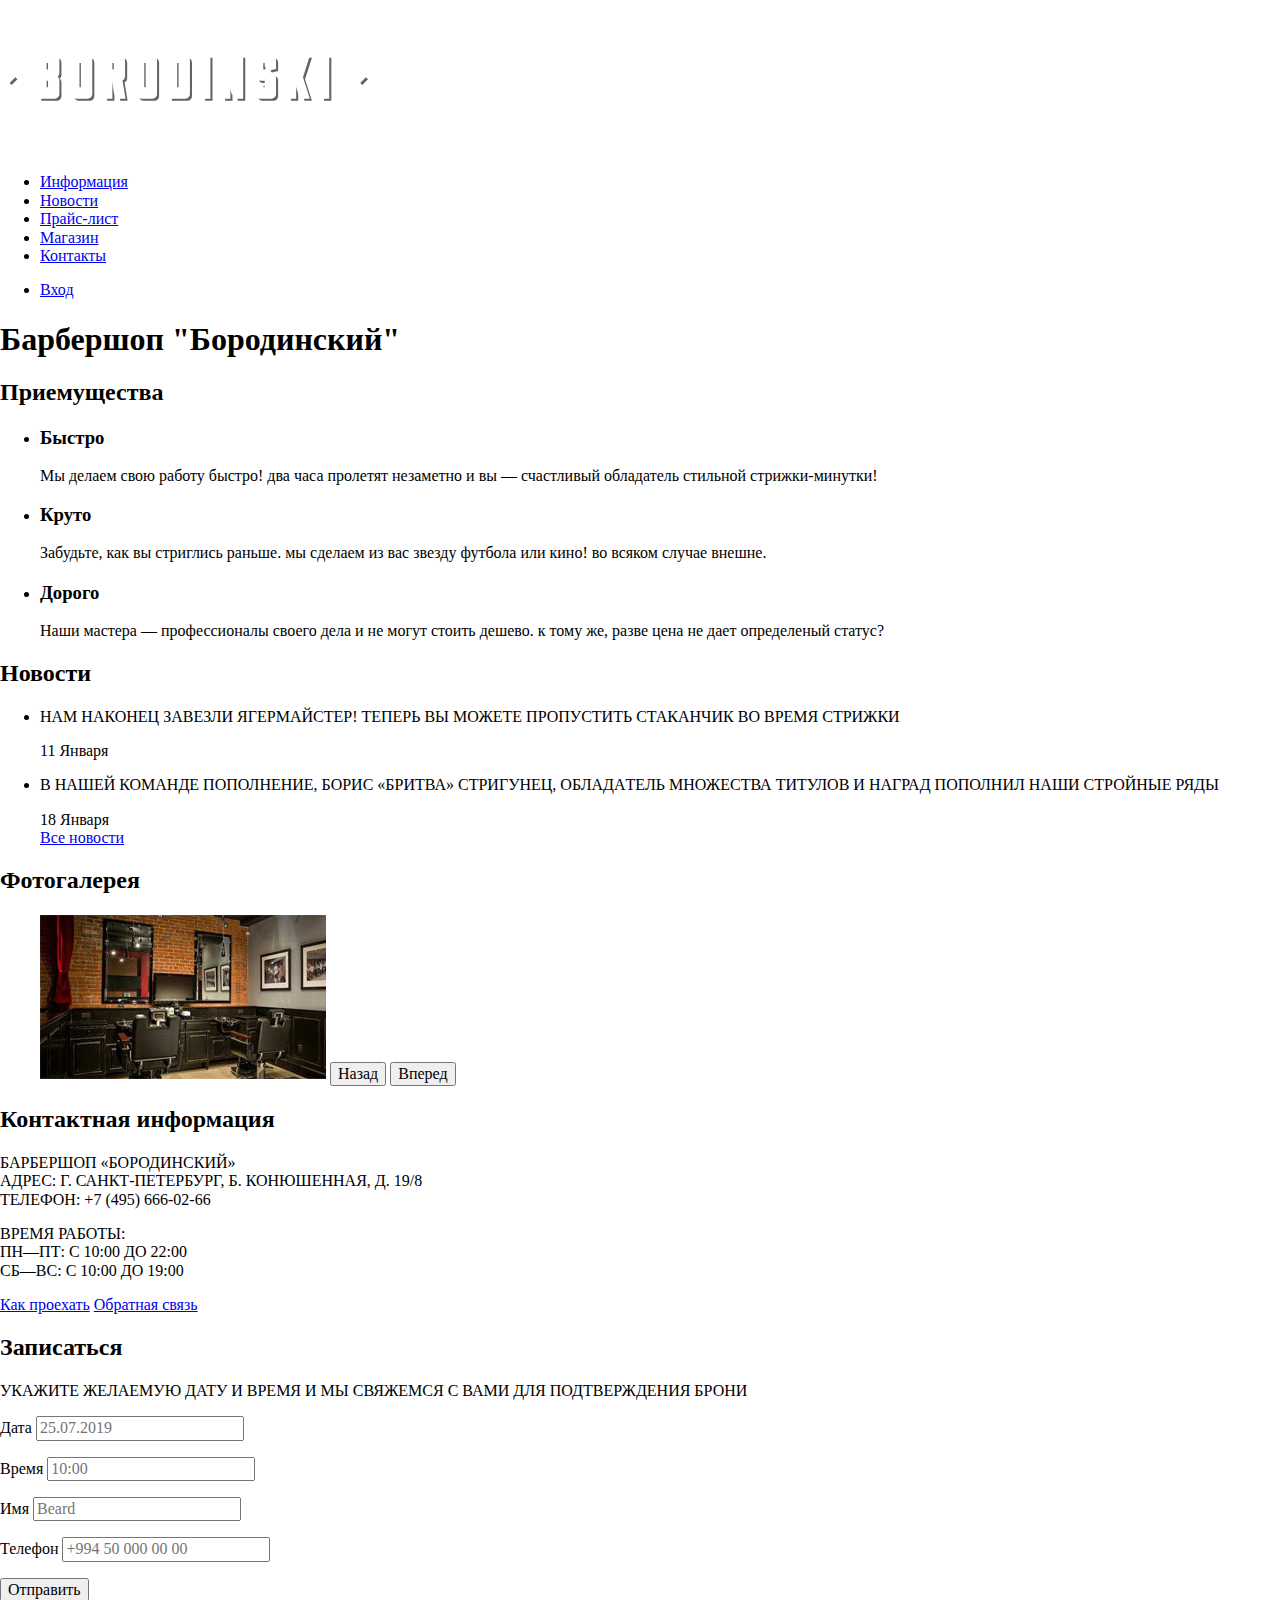
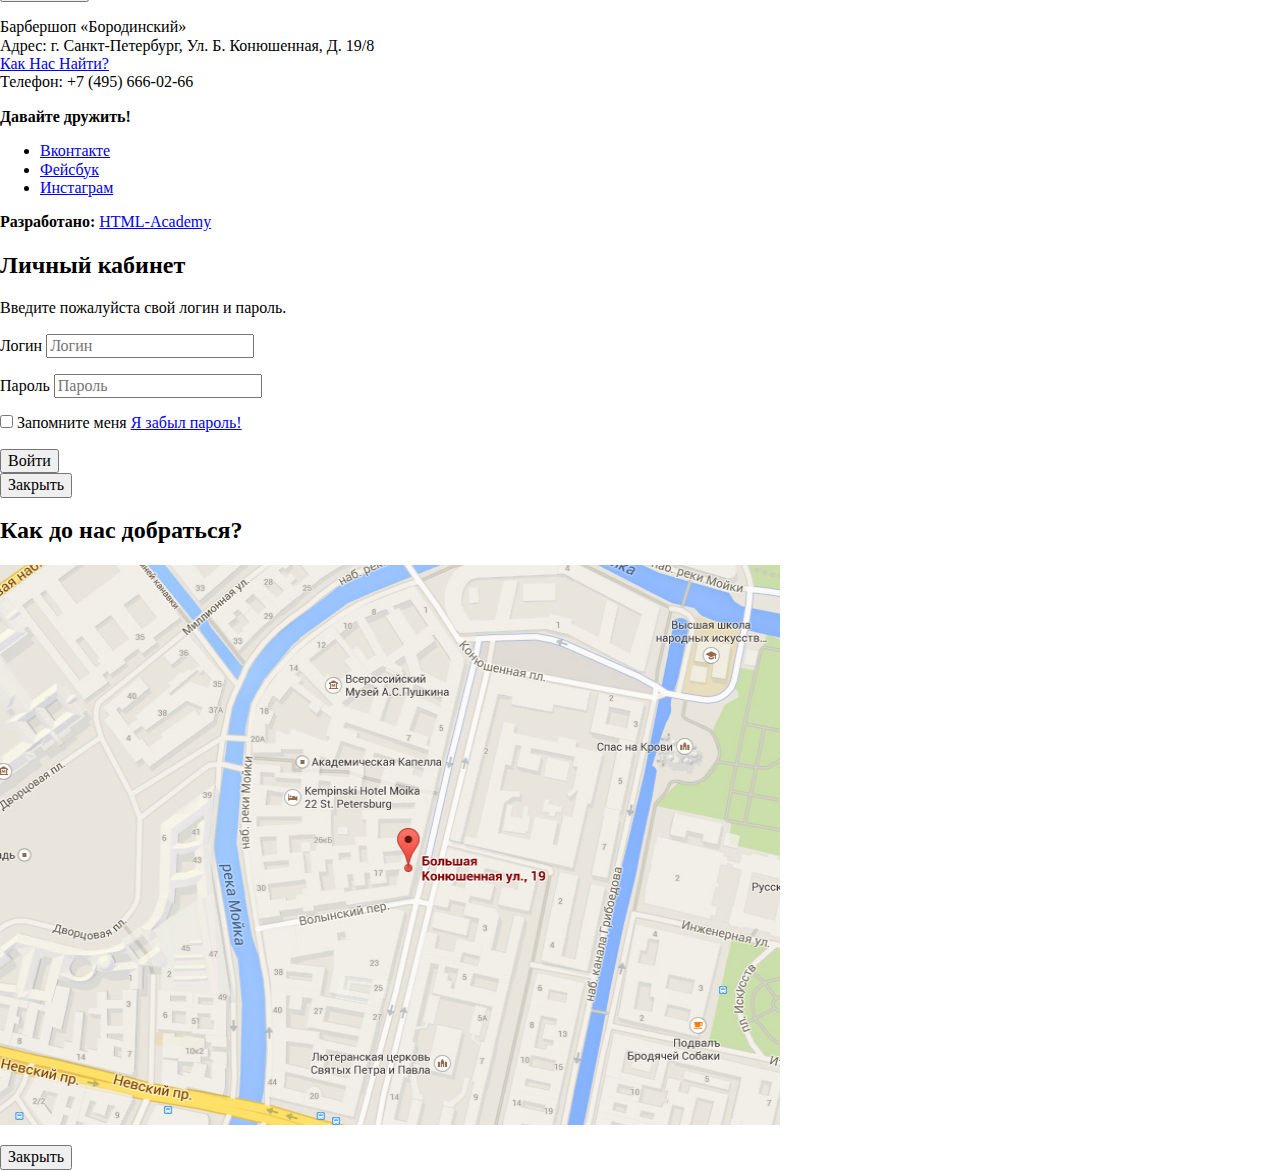
==== index.html @ 21fe0500 "Some fixes are done" ====
<!DOCTYPE html>
<html lang="en">
<head>
    <meta charset="UTF-8">
	<title>Барбершоп "Бородинский"</title>
	<link rel="stylesheet" href="css/normalize.css">
	<link rel="stylesheet" href="css/style.css">
	<link href="https://fonts.googleapis.com/css?family=PT+Sans+Narrow:400,700&display=swap&subset=cyrillic" rel="stylesheet">
</head>
<body>
	<header class="main-header">
		<nav class="main-navigation">
			<a class="main-header-logo" href="#">
				<img src="img/index-logo.svg" alt="Логотип Барбершопа" width="368" height="153">
			</a>
			<ul class="site-navigation">
				<li><a href="info.html">Информация</a></li>
				<li><a href="news.html">Новости</a></li>
				<li><a href="price.html">Прайс-лист</a></li>
				<li><a href="catalog.html">Магазин</a></li>
				<li><a href="contacts.html">Контакты</a></li>
			</ul>
			<ul class="user-navigation">
				<li class="login-link">
					<a href="login.html" class="login-link">Вход</a>
				</li>
			</ul>
		</nav>
	</header>
	<main class="container">
		<h1 class="visually-hidden">Барбершоп "Бородинский"</h1>
		<section class="features">
			<h2 class="visually-hidden">Приемущества</h2>
			<ul class="features-list">
				<li class="feature-item">
					<h3>Быстро</h3>
					<p>Мы делаем свою работу быстро! два часа пролетят незаметно и вы — счастливый обладатель стильной стрижки-минутки!</p>
				</li>
				<li class="feature-item">
					<h3>Круто</h3>
					<p>Забудьте, как вы стриглись раньше. мы сделаем из вас звезду футбола или кино! во всяком случае внешне.</p>
				</li>
				<li class="feature-item">
					<h3>Дорого</h3>
					<p>Наши мастера — профессионалы своего дела и не могут стоить дешево. к тому же, разве цена не дает определеный статус?</p>
				</li>
			</ul>
		</section>
		<section class="news">
			<h2>Новости</h2>
			<ul class="news-list">
				<li class="news-item">
					<p>НАМ НАКОНЕЦ ЗАВЕЗЛИ ЯГЕРМАЙСТЕР! ТЕПЕРЬ ВЫ МОЖЕТЕ ПРОПУСТИТЬ СТАКАНЧИК ВО ВРЕМЯ СТРИЖКИ</p>
					<time datetime="2016-01-11">11 Января</time>
				</li>
				<li class="news-item">
					<p>В НАШЕЙ КОМАНДЕ ПОПОЛНЕНИЕ, БОРИС «БРИТВА» СТРИГУНЕЦ, ОБЛАДAТЕЛЬ МНОЖЕСТВА ТИТУЛОВ И НАГРАД ПОПОЛНИЛ НАШИ СТРОЙНЫЕ РЯДЫ</p>
					<time datetime="2016-01-18">18 Января</time>
				</li>
				<a class="button" href="news.html">Все новости</a>
			</ul>
		</section>
		<section class="gallery">
			<h2>Фотогалерея</h2>
			<figure class="gallery-content">
				<a href="#"><img src="img/studio.jpg" alt="Интерьер" width="286" height="164"></a>
				<button class="button gallery-button gallery-button-back">Назад</button>
				<button class="button gallery-button gallery-button-next">Вперед</button>
			</figure>
		</section>
		<section class="contacts">
			<h2>Контактная информация</h2>
			<p>
				БАРБЕРШОП «БОРОДИНСКИЙ»<br>
				АДРЕС: Г. САНКТ-ПЕТЕРБУРГ, Б. КОНЮШЕННАЯ, Д. 19/8<br>
				ТЕЛЕФОН: +7 (495) 666-02-66
			</p>
			<p>
				ВРЕМЯ РАБОТЫ: <br> 
				ПН—ПТ: С 10:00 ДО 22:00 <br>
				СБ—ВС: С 10:00 ДО 19:00	
			</p>
			<a class="button" href="map.html">Как проехать</a>
			<a class="button" href="contacts.html">Обратная связь</a>
		</section>
		<section class="appointment">
			<h2>Записаться</h2>
			<p class="appointment-info">УКАЖИТЕ ЖЕЛАЕМУЮ ДАТУ И ВРЕМЯ И МЫ СВЯЖЕМСЯ С ВАМИ ДЛЯ ПОДТВЕРЖДЕНИЯ БРОНИ</p>
			<form action="" class="appoinment-form" method="POST" action="https://echo.htmlacademy.ru">
				<p class="appointment-item">
					<label for="appointment-date">Дата</label>
					<input type="text" name="date" id="appointment-date" value="" placeholder="25.07.2019">
				</p>
				<p class="appointment-item">
					<label for="appointment-time">Время</label>
					<input type="text" name="time" id="appointment-time" value="" placeholder="10:00">
				</p>
				<p class="appointment-item">
					<label for="appointment-name">Имя</label>	
					<input type="text" name="name" id="appointment-name" value="" placeholder="Beard">
				</p>
				<p class="appointment-item">
					<label for="appointment-phone">Телефон</label>
					<input type="tel" name="phone" id="appointment-phone" value="" placeholder="+994 50 000 00 00">
				</p>
				<button class="button" type="submit">Отправить</button>
			</form>
		</section>
	</main>
	<footer class="main-footer">
		<p class="footer-contacts">
			Барбершоп «Бородинский» <br>
			Адрес: г. Санкт-Петербург, Ул. Б. Конюшенная, Д. 19/8 <br>
			<a href="map.html">Как Нас Найти?</a><br>
			Телефон: +7 (495) 666-02-66
		</p>
		<div class="footer-social">
			<b>Давайте дружить!</b>
			<ul>
				<li><a href="#" class="social-button">Вконтакте</a></li>
				<li><a href="#" class="social-button">Фейсбук</a></li>
				<li><a href="#" class="social-button">Инстаграм</a></li>
			</ul>	
		</div>
		<p class="footer-copyright">
			<b>Разработано:</b>
			<a class="button" href="#">HTML-Academy</a>
		</p>
	</footer>
	<section class="modal modal-login">
		<h2>Личный кабинет</h2>
		<p>Введите пожалуйста свой логин и пароль.</p>
		<form action="https://echo.htmlacademy.ru" class="login-form" method='POST'>
			<p>
				<label class="visually-hidden" for="user-login">Логин</label>
				<input class="login-icon-user" type="text" name="login" placeholder="Логин" id="user-login">
			</p>
			<p>
				<label class="visually-hidden" for="user-password">Пароль</label>
				<input class="login-icon-password" type="password" name="password" placeholder="Пароль" id="user-password">
			</p>
			<p class="login-password-info">
				<label class="login-checkbox">
					<input type="checkbox" name="remember" class="visually-hidden">
					<span class="checkbox-indicator"></span>
					Запомните меня
				</label>
				<a href="#" class="restore">Я забыл пароль!</a>
			</p>
			<button class="button" type="submit">Войти</button>
		</form>
		<button class="modal-close" type="button">Закрыть</button>
	</section>
	<section class="modal modal-map">
		<h2 class="visually-hidden">Как до нас добраться?</h2>
		<p>
			<img src="img/map.jpg" alt="Офис компании по адресу..." width="780" height="560">
		</p>
		<button class="modal-close" type="button">Закрыть</button>
	</section>
</body>
</html>
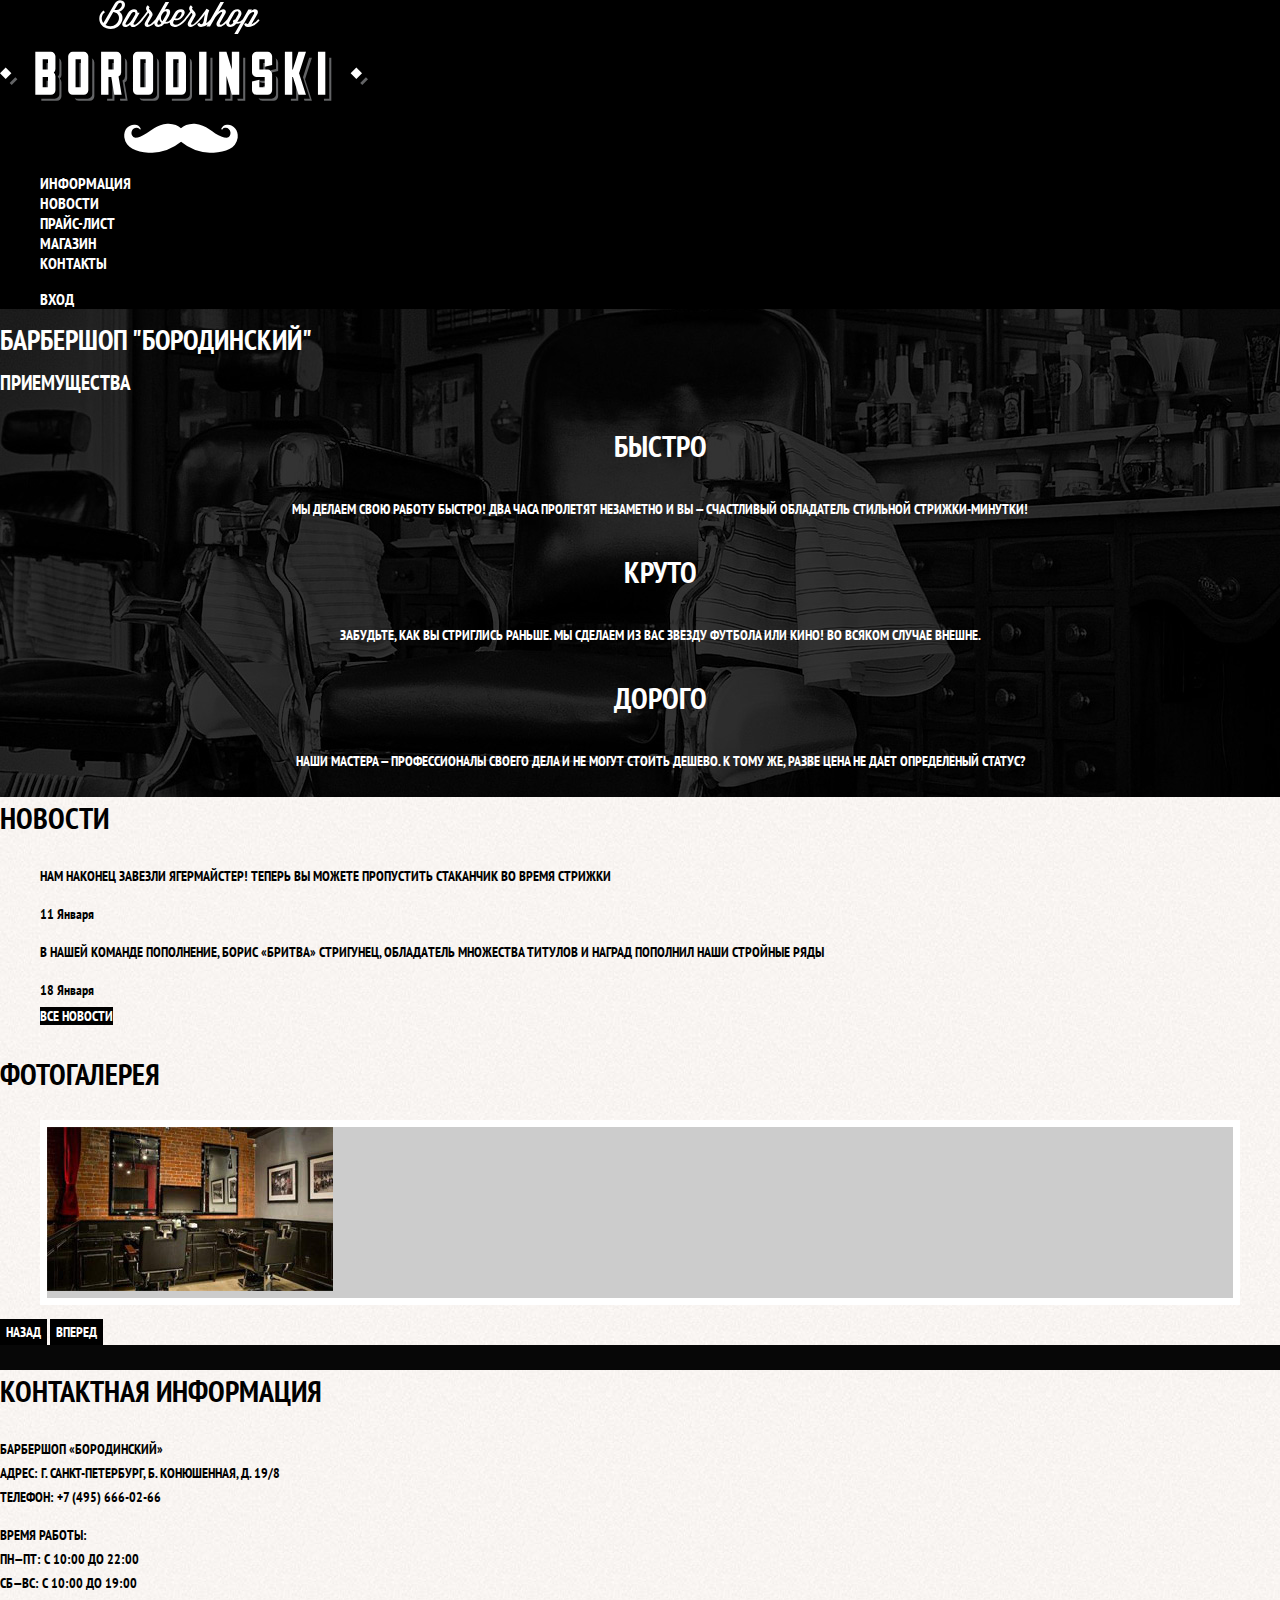
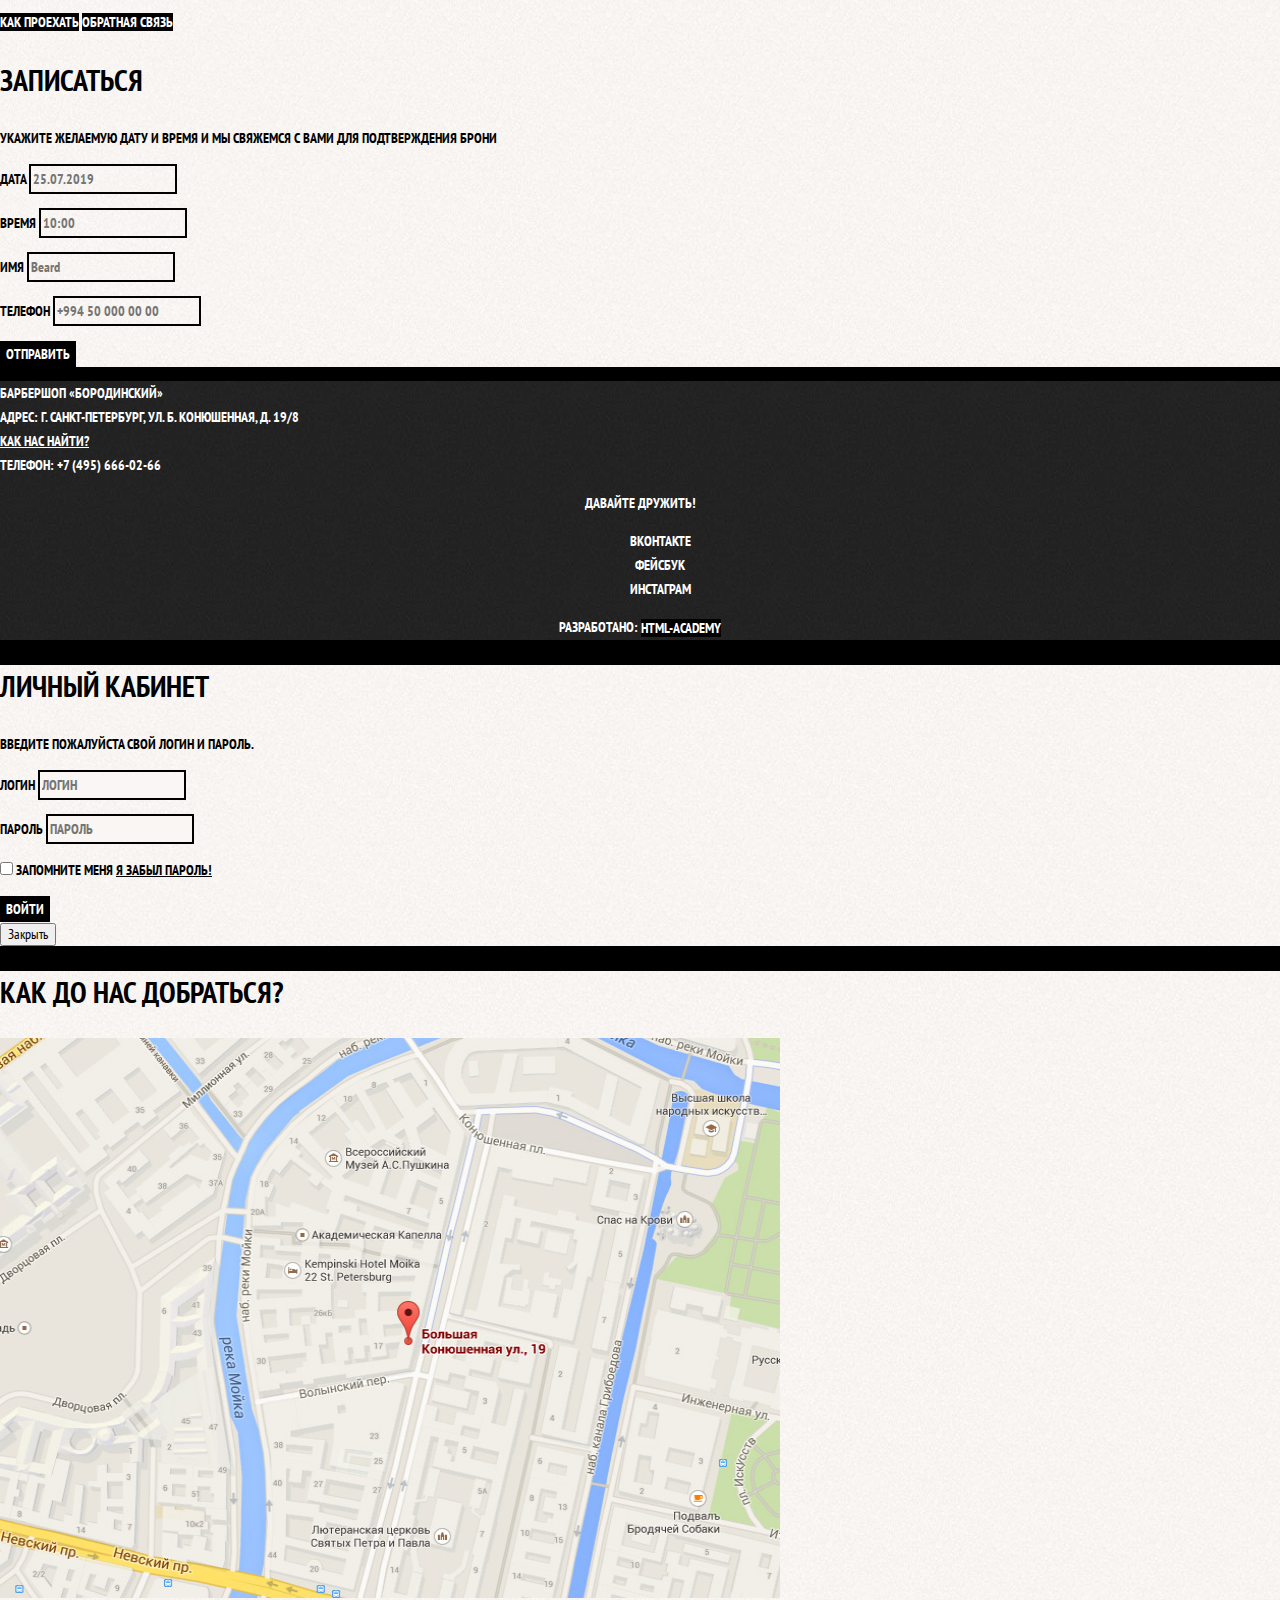
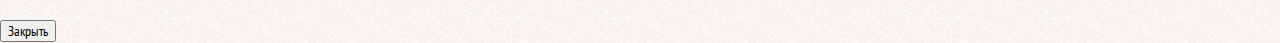
==== commit dfadecf2: "changes in html file" ====
--- a/index.html
+++ b/index.html
@@ -3,8 +3,8 @@
 <head>
     <meta charset="UTF-8">
 	<title>Барбершоп "Бородинский"</title>
-	<link rel="stylesheet" href="css/normalize.css">
-	<link rel="stylesheet" href="css/style.css">
+	<link rel="stylesheet" href="normalize.css">
+	<link rel="stylesheet" href="style.css">
 	<link href="https://fonts.googleapis.com/css?family=PT+Sans+Narrow:400,700&display=swap&subset=cyrillic" rel="stylesheet">
 </head>
 <body>
@@ -46,66 +46,70 @@
 				</li>
 			</ul>
 		</section>
-		<section class="news">
-			<h2>Новости</h2>
-			<ul class="news-list">
-				<li class="news-item">
-					<p>НАМ НАКОНЕЦ ЗАВЕЗЛИ ЯГЕРМАЙСТЕР! ТЕПЕРЬ ВЫ МОЖЕТЕ ПРОПУСТИТЬ СТАКАНЧИК ВО ВРЕМЯ СТРИЖКИ</p>
-					<time datetime="2016-01-11">11 Января</time>
-				</li>
-				<li class="news-item">
-					<p>В НАШЕЙ КОМАНДЕ ПОПОЛНЕНИЕ, БОРИС «БРИТВА» СТРИГУНЕЦ, ОБЛАДAТЕЛЬ МНОЖЕСТВА ТИТУЛОВ И НАГРАД ПОПОЛНИЛ НАШИ СТРОЙНЫЕ РЯДЫ</p>
-					<time datetime="2016-01-18">18 Января</time>
-				</li>
-				<a class="button" href="news.html">Все новости</a>
-			</ul>
-		</section>
-		<section class="gallery">
-			<h2>Фотогалерея</h2>
-			<figure class="gallery-content">
-				<a href="#"><img src="img/studio.jpg" alt="Интерьер" width="286" height="164"></a>
+		<div class="index-columns">
+			<section class="news">
+				<h2>Новости</h2>
+				<ul class="news-list">
+					<li class="news-item">
+						<p>НАМ НАКОНЕЦ ЗАВЕЗЛИ ЯГЕРМАЙСТЕР! ТЕПЕРЬ ВЫ МОЖЕТЕ ПРОПУСТИТЬ СТАКАНЧИК ВО ВРЕМЯ СТРИЖКИ</p>
+						<time datetime="2016-01-11">11 Января</time>
+					</li>
+					<li class="news-item">
+						<p>В НАШЕЙ КОМАНДЕ ПОПОЛНЕНИЕ, БОРИС «БРИТВА» СТРИГУНЕЦ, ОБЛАДAТЕЛЬ МНОЖЕСТВА ТИТУЛОВ И НАГРАД ПОПОЛНИЛ НАШИ СТРОЙНЫЕ РЯДЫ</p>
+						<time datetime="2016-01-18">18 Января</time>
+					</li>
+					<a class="button" href="news.html">Все новости</a>
+				</ul>
+			</section>
+			<section class="gallery">
+				<h2>Фотогалерея</h2>
+				<figure class="gallery-content">
+					<a href="#"><img src="img/studio.jpg" alt="Интерьер" width="286" height="164"></a> 	
+				</figure>
 				<button class="button gallery-button gallery-button-back">Назад</button>
 				<button class="button gallery-button gallery-button-next">Вперед</button>
-			</figure>
-		</section>
-		<section class="contacts">
-			<h2>Контактная информация</h2>
-			<p>
-				БАРБЕРШОП «БОРОДИНСКИЙ»<br>
-				АДРЕС: Г. САНКТ-ПЕТЕРБУРГ, Б. КОНЮШЕННАЯ, Д. 19/8<br>
-				ТЕЛЕФОН: +7 (495) 666-02-66
-			</p>
-			<p>
-				ВРЕМЯ РАБОТЫ: <br> 
-				ПН—ПТ: С 10:00 ДО 22:00 <br>
-				СБ—ВС: С 10:00 ДО 19:00	
-			</p>
-			<a class="button" href="map.html">Как проехать</a>
-			<a class="button" href="contacts.html">Обратная связь</a>
-		</section>
-		<section class="appointment">
-			<h2>Записаться</h2>
-			<p class="appointment-info">УКАЖИТЕ ЖЕЛАЕМУЮ ДАТУ И ВРЕМЯ И МЫ СВЯЖЕМСЯ С ВАМИ ДЛЯ ПОДТВЕРЖДЕНИЯ БРОНИ</p>
-			<form action="" class="appoinment-form" method="POST" action="https://echo.htmlacademy.ru">
-				<p class="appointment-item">
-					<label for="appointment-date">Дата</label>
-					<input type="text" name="date" id="appointment-date" value="" placeholder="25.07.2019">
+			</section>
+		</div>
+		<div class="index-columns">
+			<section class="contacts">
+				<h2>Контактная информация</h2>
+				<p>
+					БАРБЕРШОП «БОРОДИНСКИЙ»<br>
+					АДРЕС: Г. САНКТ-ПЕТЕРБУРГ, Б. КОНЮШЕННАЯ, Д. 19/8<br>
+					ТЕЛЕФОН: +7 (495) 666-02-66
 				</p>
-				<p class="appointment-item">
-					<label for="appointment-time">Время</label>
-					<input type="text" name="time" id="appointment-time" value="" placeholder="10:00">
+				<p>
+					ВРЕМЯ РАБОТЫ: <br> 
+					ПН—ПТ: С 10:00 ДО 22:00 <br>
+					СБ—ВС: С 10:00 ДО 19:00	
 				</p>
-				<p class="appointment-item">
-					<label for="appointment-name">Имя</label>	
-					<input type="text" name="name" id="appointment-name" value="" placeholder="Beard">
-				</p>
-				<p class="appointment-item">
-					<label for="appointment-phone">Телефон</label>
-					<input type="tel" name="phone" id="appointment-phone" value="" placeholder="+994 50 000 00 00">
-				</p>
-				<button class="button" type="submit">Отправить</button>
-			</form>
-		</section>
+				<a class="button" href="map.html">Как проехать</a>
+				<a class="button" href="contacts.html">Обратная связь</a>
+			</section>
+			<section class="appointment">
+				<h2>Записаться</h2>
+				<p class="appointment-info">УКАЖИТЕ ЖЕЛАЕМУЮ ДАТУ И ВРЕМЯ И МЫ СВЯЖЕМСЯ С ВАМИ ДЛЯ ПОДТВЕРЖДЕНИЯ БРОНИ</p>
+				<form action="" class="appoinment-form" method="POST" action="https://echo.htmlacademy.ru">
+					<p class="appointment-item">
+						<label for="appointment-date">Дата</label>
+						<input type="text" name="date" id="appointment-date" value="" placeholder="25.07.2019">
+					</p>
+					<p class="appointment-item">
+						<label for="appointment-time">Время</label>
+						<input type="text" name="time" id="appointment-time" value="" placeholder="10:00">
+					</p>
+					<p class="appointment-item">
+						<label for="appointment-name">Имя</label>	
+						<input type="text" name="name" id="appointment-name" value="" placeholder="Beard">
+					</p>
+					<p class="appointment-item">
+						<label for="appointment-phone">Телефон</label>
+						<input type="tel" name="phone" id="appointment-phone" value="" placeholder="+994 50 000 00 00">
+					</p>
+					<button class="button" type="submit">Отправить</button>
+				</form>
+			</section>
+		</div>
 	</main>
 	<footer class="main-footer">
 		<p class="footer-contacts">
--- a/style.css
+++ b/style.css
@@ -0,0 +1,202 @@
+body{
+    margin: 0;
+    padding: 0;
+
+    font-family: 'PT Sans Narrow', Arial, san-serif;
+    font-size: 14px;
+    line-height: 24px;
+    font-weight: 700;
+    color: #ffffff;
+    text-transform: uppercase;
+
+    background-color: #000000;
+    background-image: url(../img/bg.jpg);
+    background-position: top center;
+    background-repeat: no-repeat;
+}
+
+a{
+    text-decoration: none;
+}
+
+.button{
+    font: inherit;
+
+    text-align: center;
+    color: #ffffff;
+    vertical-align: middle;
+    text-transform: uppercase;
+
+    background-color: #000000;
+    border: none;
+}
+
+.button:hover,
+.button:focus,
+.button:active{
+    background-color: #663d15;
+}
+
+.main-navigation{
+    font-size: 16px;
+    line-height: 20px;
+    color: #ffffff;
+
+    background-color: #000000;
+}
+
+.site-navigation,
+.user-navigation{
+    list-style: none;
+}
+
+.site-navigation a,
+.user-navigation a{
+    color: #ffffff;
+}
+
+.site-navigation a:hover,
+.user-navigation a:hover
+.site-navigation a:focus,
+.user-navigation a:focus{
+    background-color: #242424;
+}
+
+.features-list{
+    list-style: none;
+}
+
+.feature-item{
+    text-align: center;
+}
+
+.feature-item h3{
+    font-size: 30px;
+    line-height: 42px;
+}
+
+.index-columns{
+    color: #000000;
+
+    background-color: #f8f5f2;
+    background-image: url(../img/light-bg.jpg);
+    background-position: 0 0;
+    background-repeat: repeat;
+}
+
+.index-columns h2{
+    font-size: 30px;
+    line-height: 42px;
+}
+
+.news-list{
+    list-style: none;
+}
+
+.news-item time{
+    text-transform: none;
+}
+
+.gallery-content{
+    background-color: #cccccc;
+    border: 7px solid #ffffff ;
+}
+
+.appointment-item input{
+    font: inherit;
+
+    background-color: transparent;
+    border: 2px solid #000000;
+}
+
+.appointment-item input:focus{
+    border-color: #663d15;
+    outline: none;
+}
+
+.main-footer{
+    color: #ffffff;
+    
+    background-color: #212121;
+    background-image: url(../img/footer-bg.jpg);
+    background-position: 0 0;
+    background-repeat: repeat;
+}
+
+.footer-contacts a{
+    color: #ffffff;
+    text-decoration: underline;
+}
+
+.footer-contacts a:hover,
+.footer-contacts a:focus{
+    text-decoration: none;
+}
+
+.footer-social{
+    text-align: center;
+}
+
+.footer-social ul{
+    list-style: none;
+}
+
+.social-button{
+    color: #ffffff;
+}
+
+.footer-copyright{
+    text-align: center;
+}
+
+.footer-copyright .button:hover,
+.footer-copyright .button:focus{
+    color: #000000;
+
+    background-color: #ffffff;
+}
+
+.modal{
+    color: #000000;
+
+    background-color: #f8f3f0;
+    background-image: url(../img/light-bg.jpg);
+    background-position: 0 0;
+    background-repeat: repeat;
+
+}
+
+.modal h2{
+    font-size: 30px;
+    line-height: 42px;
+}
+
+.login-form input[type='text'],
+.login-form input[type='password']{
+    font: inherit;
+    color: #000000;
+    text-transform: uppercase;
+
+    background-color: #f9f6f3;
+    border: 2px solid #000000;
+}
+
+.login-form input:focus{
+    border-color: #663d15;
+    outline: none;
+}
+
+.login-checkbox:hover,
+.login-checkbox:focus{
+    color: #663d15;
+}
+
+.restore{
+    color: #000000;
+    text-decoration: underline;
+}
+
+.restore:hover,
+.restore:focus{
+    text-decoration: none;
+}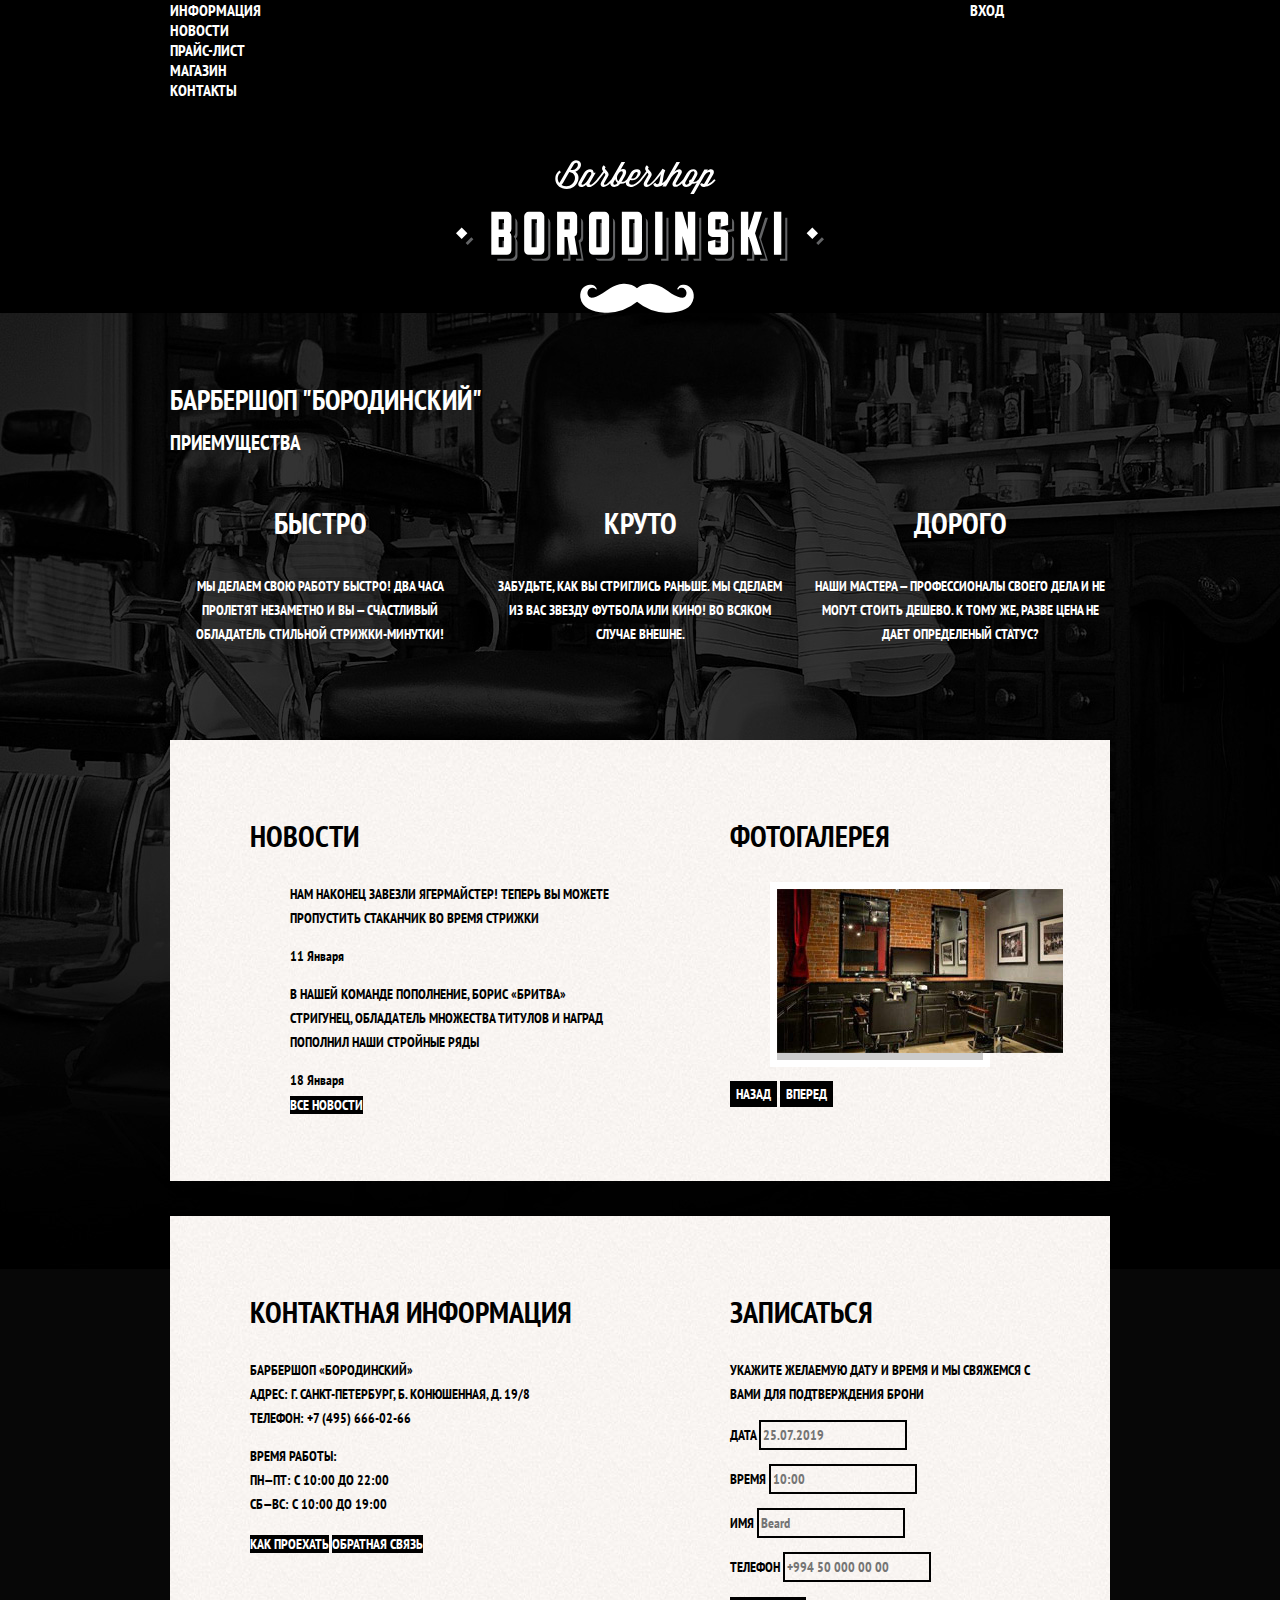
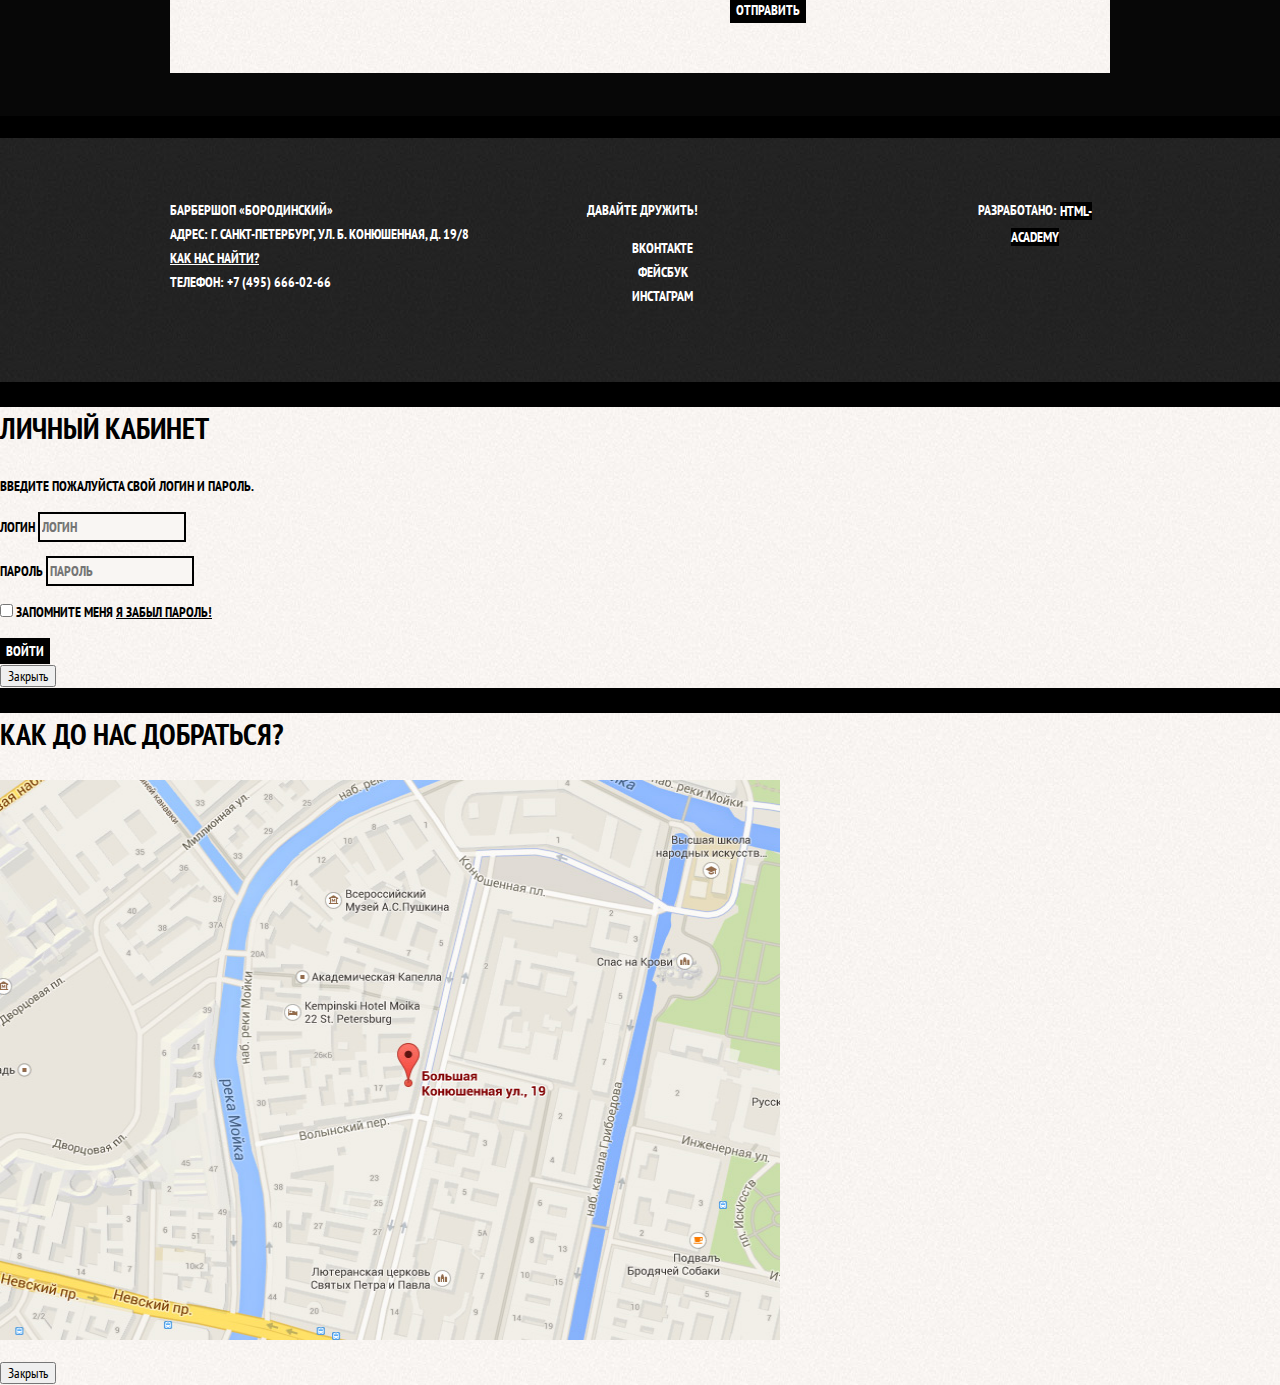
==== commit 03f6f2e4: "index.html flex" ====
--- a/index.html
+++ b/index.html
@@ -13,18 +13,22 @@
 			<a class="main-header-logo" href="#">
 				<img src="img/index-logo.svg" alt="Логотип Барбершопа" width="368" height="153">
 			</a>
-			<ul class="site-navigation">
-				<li><a href="info.html">Информация</a></li>
-				<li><a href="news.html">Новости</a></li>
-				<li><a href="price.html">Прайс-лист</a></li>
-				<li><a href="catalog.html">Магазин</a></li>
-				<li><a href="contacts.html">Контакты</a></li>
-			</ul>
-			<ul class="user-navigation">
-				<li class="login-link">
-					<a href="login.html" class="login-link">Вход</a>
-				</li>
-			</ul>
+			<div class="main-navigation-wrapper">
+				<div class="container">
+					<ul class="site-navigation">
+						<li><a href="info.html">Информация</a></li>
+						<li><a href="news.html">Новости</a></li>
+						<li><a href="price.html">Прайс-лист</a></li>
+						<li><a href="catalog.html">Магазин</a></li>
+						<li><a href="contacts.html">Контакты</a></li>
+					</ul>
+					<ul class="user-navigation">
+						<li class="login-link">
+							<a href="login.html" class="login-link">Вход</a>
+						</li>
+					</ul>
+				</div>
+			</div>
 		</nav>
 	</header>
 	<main class="container">
@@ -112,24 +116,26 @@
 		</div>
 	</main>
 	<footer class="main-footer">
-		<p class="footer-contacts">
-			Барбершоп «Бородинский» <br>
-			Адрес: г. Санкт-Петербург, Ул. Б. Конюшенная, Д. 19/8 <br>
-			<a href="map.html">Как Нас Найти?</a><br>
-			Телефон: +7 (495) 666-02-66
-		</p>
-		<div class="footer-social">
-			<b>Давайте дружить!</b>
-			<ul>
-				<li><a href="#" class="social-button">Вконтакте</a></li>
-				<li><a href="#" class="social-button">Фейсбук</a></li>
-				<li><a href="#" class="social-button">Инстаграм</a></li>
-			</ul>	
+		<div class="container">
+			<p class="footer-contacts">
+				Барбершоп «Бородинский» <br>
+				Адрес: г. Санкт-Петербург, Ул. Б. Конюшенная, Д. 19/8 <br>
+				<a href="map.html">Как Нас Найти?</a><br>
+				Телефон: +7 (495) 666-02-66
+			</p>
+			<div class="footer-social">
+				<b>Давайте дружить!</b>
+				<ul>
+					<li><a href="#" class="social-button">Вконтакте</a></li>
+					<li><a href="#" class="social-button">Фейсбук</a></li>
+					<li><a href="#" class="social-button">Инстаграм</a></li>
+				</ul>	
+			</div>
+			<p class="footer-copyright">
+				<b>Разработано:</b>
+				<a class="button" href="#">HTML-Academy</a>
+			</p>
 		</div>
-		<p class="footer-copyright">
-			<b>Разработано:</b>
-			<a class="button" href="#">HTML-Academy</a>
-		</p>
 	</footer>
 	<section class="modal modal-login">
 		<h2>Личный кабинет</h2>
--- a/style.css
+++ b/style.css
@@ -10,9 +10,18 @@
     text-transform: uppercase;
 
     background-color: #000000;
-    background-image: url(../img/bg.jpg);
+    background-image: url(img/bg.jpg);
     background-position: top center;
     background-repeat: no-repeat;
+}
+
+.inner-page{
+    color: #000000;
+
+    background-color: #f9f6f3;
+    background-image: url(img/light-bg.jpg);
+    background-position: 0 0;
+    background-repeat: repeat;
 }
 
 a{
@@ -37,7 +46,15 @@
     background-color: #663d15;
 }
 
+.main-header{
+    margin-bottom: 75px;
+}
+
 .main-navigation{
+    display: flex;
+    flex-direction: column;
+    align-items: center;
+
     font-size: 16px;
     line-height: 20px;
     color: #ffffff;
@@ -45,8 +62,44 @@
     background-color: #000000;
 }
 
+.main-navigation-wrapper{
+    width: 100%;
+    margin-bottom: 60px;
+
+    background-color: #0000000;
+}
+
+.container{
+    width: 940px;
+    margin: 0 auto;
+    padding: 0 10px;
+}
+
+.main-navigation-wrapper .container{
+    display: flex;
+    justify-content: space-between;
+}
+
+.main-header-logo{
+    order: 2;
+
+    width: 368px;
+    height: 153px;
+}
+
+.site-navigation{
+    width: 620px;
+}
+
+.user-navigation{
+    width: 140px;
+}
+
 .site-navigation,
 .user-navigation{
+    margin: 0;
+    padding: 0;
+
     list-style: none;
 }
 
@@ -62,11 +115,22 @@
     background-color: #242424;
 }
 
+.features{
+    margin-bottom: 80px;
+}
+
 .features-list{
+    display: flex;
+    justify-content: space-between;
+    margin: 0;
+    padding: 0;
+
     list-style: none;
 }
 
 .feature-item{
+    width: 300px;
+
     text-align: center;
 }
 
@@ -76,10 +140,15 @@
 }
 
 .index-columns{
+    display: flex;
+    justify-content: space-between;
+    padding: 50px 80px;
+    margin-bottom: 35px;
+
     color: #000000;
 
     background-color: #f8f5f2;
-    background-image: url(../img/light-bg.jpg);
+    background-image: url(img/light-bg.jpg);
     background-position: 0 0;
     background-repeat: repeat;
 }
@@ -89,6 +158,14 @@
     line-height: 42px;
 }
 
+.news{
+    width: 380px;
+}
+
+.gallery{
+    width: 300px;
+}
+
 .news-list{
     list-style: none;
 }
@@ -102,6 +179,14 @@
     border: 7px solid #ffffff ;
 }
 
+.contacts{
+    width: 380px;
+}
+
+.appointment{
+    width: 300px;
+}
+
 .appointment-item input{
     font: inherit;
 
@@ -114,13 +199,174 @@
     outline: none;
 }
 
+.page-title{
+    font-size: 30px;
+    line-height: 42px;
+}
+
+.breadcrumbs{
+    list-style: none;
+}
+
+.breadcrumbs a{
+    color: #000000;
+}
+
+.breadcrumbs a:hover,
+.breadcrumbs a:focus{
+    text-decoration: underline;
+}
+
+.breadcrumbs-current{
+    color: #acaaa8;
+}
+
+.filter fieldset{
+    border: none;
+}
+
+.filter legend{
+    font-size: 24px;
+    line-height: 30px;
+}
+
+.filter ul{
+    list-style: none;
+    line-height: 18px;
+}
+
+.filter-input:hover + label,
+.filter-input:focus + label{
+    color: #663d15;
+}
+
+.filter-input:disabled + label{
+    color: #000000;
+
+    opacity: 0.5;
+}
+
+.catalog-list{
+    list-style: none;
+}
+
+.catalog-item{
+    background-color: #f8f8f8;
+    box-shadow: 0 0 10px rgba(0, 0, 0, 0.1);
+}
+
+.catalog-item:hover{
+    box-shadow: 0 0 10px rgba(0, 0, 0, 0.2);
+}
+
+.catalog-item a{
+    color: #000000;
+}
+
+.catalog-item h3{
+    font-size: 14px;
+    line-height: 18px;
+}
+
+.catalog-category{
+    text-transform: none;
+}
+
+.catalog-item-price b{
+    font-size: 14px;
+    line-height: 20px;
+    text-align: center;
+
+    background-color: #e5e5e5;
+}
+
+.catalog-item-price .button{
+    line-height: 18px;
+    color: #ffffff;
+}
+
+.pagination-list{
+    list-style: none;
+}
+
+.pagination-item a{
+    color: #ffffff;
+   
+    background-color: #000000;
+}
+
+.pagination-item a:hover,
+.pagination-item a:focus,
+.pagination-item a:active{
+    background-color: #663d15;
+}
+
+.pagination-item-current a{
+    color: #000000;
+
+    background-color: #ffffff;
+}
+
+.pagination-item-current a:hover,
+.pagination-item-current a:focus,
+.pagination-item-current a:active{
+    color: #000000;
+
+    background-color: #ffffff;
+}
+
+.product-photo-preview{
+    list-style: none;
+}
+
+.product-photo-preview li{
+    box-shadow: 0 0 10px 2px rgba(0, 0, 0, 0.1);
+}
+
+.product-photo-full{
+    box-shadow: 0 0 10px 2px rgba(0, 0, 0, 0.1);
+}
+
+.product-article{
+    text-align: right;
+    color: #aeaeae;
+}
+
+.product-price b{
+    line-height: 20px;
+    text-align: center;
+
+    background-color: #e5e5e5;
+}
+
+.product-info h3{
+    font-size: 24px;
+    line-height: 30px; 
+}
+
+.product-info ul{
+    list-style: none; 
+}
+
 .main-footer{
+    padding: 60px 0;
+    margin-top: 65px;
     color: #ffffff;
     
     background-color: #212121;
-    background-image: url(../img/footer-bg.jpg);
+    background-image: url(img/footer-bg.jpg);
     background-position: 0 0;
     background-repeat: repeat;
+}
+
+.main-footer .container{
+    display: flex;
+}
+
+.footer-contacts{
+    width: 320px;
+    margin: 0;
+    margin-right: 80px;
 }
 
 .footer-contacts a{
@@ -134,6 +380,8 @@
 }
 
 .footer-social{
+    width: 145px;
+
     text-align: center;
 }
 
@@ -146,6 +394,10 @@
 }
 
 .footer-copyright{
+    width: 150px;
+    margin: 0;
+    margin-left: auto;
+
     text-align: center;
 }
 
@@ -160,7 +412,7 @@
     color: #000000;
 
     background-color: #f8f3f0;
-    background-image: url(../img/light-bg.jpg);
+    background-image: url(img/light-bg.jpg);
     background-position: 0 0;
     background-repeat: repeat;
 
@@ -199,4 +451,5 @@
 .restore:hover,
 .restore:focus{
     text-decoration: none;
-}+}
+
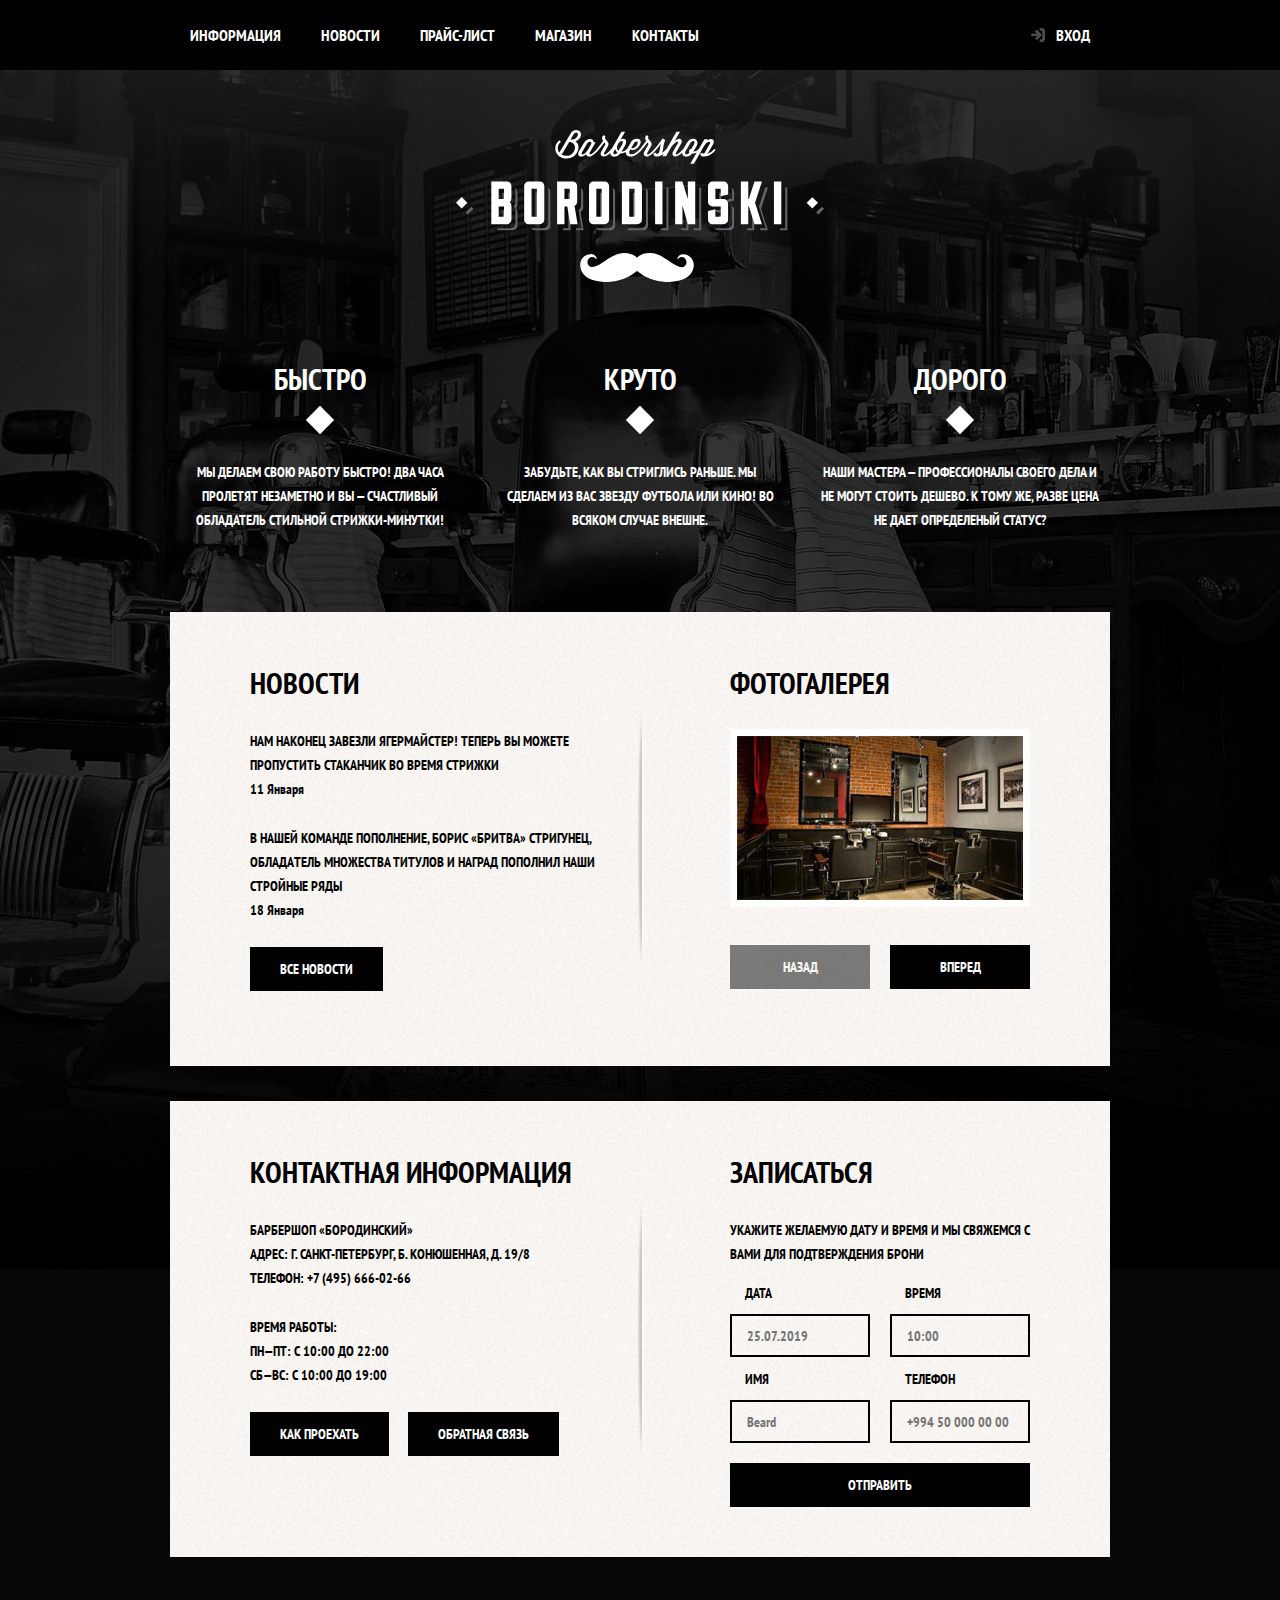
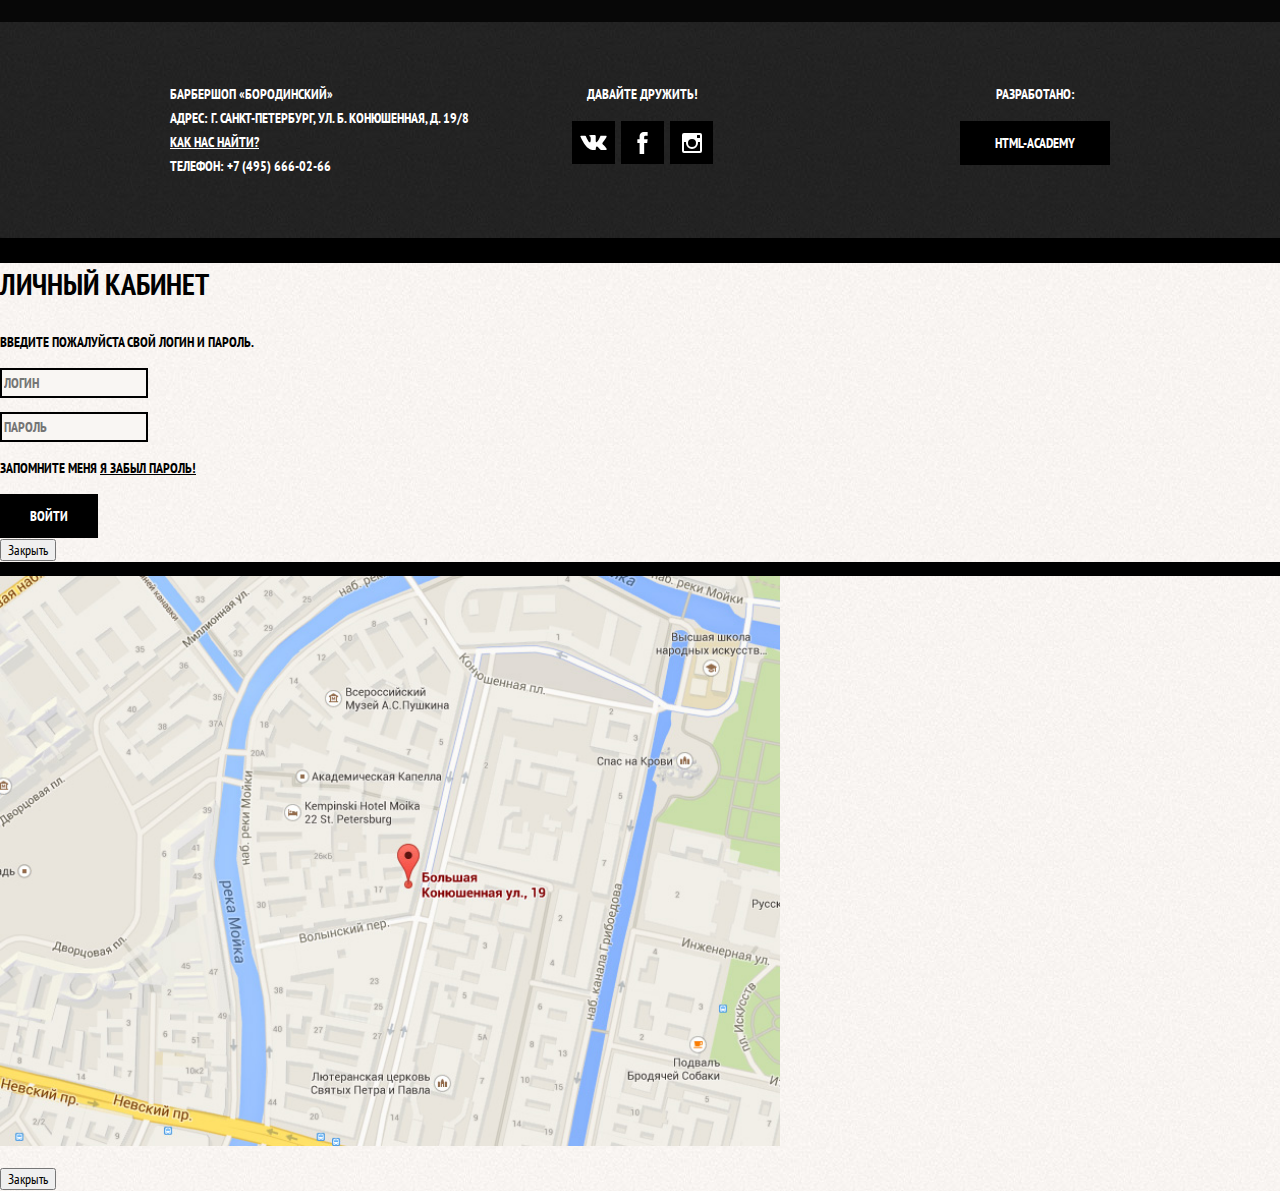
==== commit 3e289801: "index.html decoration" ====
--- a/index.html
+++ b/index.html
@@ -23,7 +23,7 @@
 						<li><a href="contacts.html">Контакты</a></li>
 					</ul>
 					<ul class="user-navigation">
-						<li class="login-link">
+						<li>
 							<a href="login.html" class="login-link">Вход</a>
 						</li>
 					</ul>
@@ -67,11 +67,13 @@
 			</section>
 			<section class="gallery">
 				<h2>Фотогалерея</h2>
-				<figure class="gallery-content">
-					<a href="#"><img src="img/studio.jpg" alt="Интерьер" width="286" height="164"></a> 	
-				</figure>
-				<button class="button gallery-button gallery-button-back">Назад</button>
-				<button class="button gallery-button gallery-button-next">Вперед</button>
+				<div class="gallery-container">
+					<figure class="gallery-content">
+						<a href="#"><img src="img/studio.jpg" alt="Интерьер" width="286" height="164"></a> 	
+					</figure>
+					<button class="button gallery-button gallery-button-back" disabled>Назад</button>
+					<button class="button gallery-button gallery-button-next">Вперед</button>
+				</div>
 			</section>
 		</div>
 		<div class="index-columns">
@@ -93,7 +95,7 @@
 			<section class="appointment">
 				<h2>Записаться</h2>
 				<p class="appointment-info">УКАЖИТЕ ЖЕЛАЕМУЮ ДАТУ И ВРЕМЯ И МЫ СВЯЖЕМСЯ С ВАМИ ДЛЯ ПОДТВЕРЖДЕНИЯ БРОНИ</p>
-				<form action="" class="appoinment-form" method="POST" action="https://echo.htmlacademy.ru">
+				<form action="" class="appointment-form" method="POST" action="https://echo.htmlacademy.ru">
 					<p class="appointment-item">
 						<label for="appointment-date">Дата</label>
 						<input type="text" name="date" id="appointment-date" value="" placeholder="25.07.2019">
@@ -126,9 +128,12 @@
 			<div class="footer-social">
 				<b>Давайте дружить!</b>
 				<ul>
-					<li><a href="#" class="social-button">Вконтакте</a></li>
-					<li><a href="#" class="social-button">Фейсбук</a></li>
-					<li><a href="#" class="social-button">Инстаграм</a></li>
+					<li><a href="#" class="social-button"><span class="visually-hidden">Вконтакте</span>
+						<svg xmlns="http://www.w3.org/2000/svg" width="27" height="15" viewBox="0 0 26.14 14.91"><path d="M26 13.47l-.09-.17a13.55 13.55 0 0 0-2.6-3q-.87-.83-1.1-1.12A1 1 0 0 1 22 8a10.27 10.27 0 0 1 1.22-1.78l.88-1.16q2.35-3.13 2-4L26 .94a.8.8 0 0 0-.4-.22 2.14 2.14 0 0 0-.87 0h-3.92a.51.51 0 0 0-.27 0h-.3a.6.6 0 0 0-.15.14.93.93 0 0 0-.14.24 22.22 22.22 0 0 1-1.46 3.06q-.5.84-.93 1.46a7 7 0 0 1-.71.91 4.94 4.94 0 0 1-.52.47q-.23.18-.35.15l-.23-.05a.9.9 0 0 1-.31-.33 1.49 1.49 0 0 1-.16-.53V1.6a3.14 3.14 0 0 0 0-.62 2.12 2.12 0 0 0-.14-.44.73.73 0 0 0-.28-.33 1.57 1.57 0 0 0-.46-.18A9 9 0 0 0 12.57 0a8.93 8.93 0 0 0-3.25.33 1.83 1.83 0 0 0-.52.41q-.25.3-.07.33a1.67 1.67 0 0 1 1.16.59l.08.16a2.6 2.6 0 0 1 .19.63 6.32 6.32 0 0 1 .12 1 10.59 10.59 0 0 1 0 1.7q-.07.71-.13 1.1a2.21 2.21 0 0 1-.18.64 2.69 2.69 0 0 1-.16.3l-.07.07a1 1 0 0 1-.37.07.86.86 0 0 1-.46-.19 3.27 3.27 0 0 1-.56-.52 7 7 0 0 1-.66-.93q-.37-.6-.76-1.42l-.22-.39q-.2-.38-.56-1.11t-.62-1.43A.9.9 0 0 0 5.2.9h-.07a.93.93 0 0 0-.22-.16A1.44 1.44 0 0 0 4.6.65L.87.68A1 1 0 0 0 .1.94L0 1a.44.44 0 0 0 0 .22 1.08 1.08 0 0 0 .08.37Q.9 3.53 1.86 5.31t1.66 2.87Q4.23 9.27 5 10.24t1 1.24l.37.41.34.33a8.06 8.06 0 0 0 1 .78 16.34 16.34 0 0 0 1.4.9 7.6 7.6 0 0 0 1.79.72 6.19 6.19 0 0 0 2 .22h1.57a1.08 1.08 0 0 0 .72-.3l.05-.07a.9.9 0 0 0 .1-.25 1.38 1.38 0 0 0 0-.37 4.48 4.48 0 0 1 .09-1.05 2.77 2.77 0 0 1 .23-.71 1.74 1.74 0 0 1 .29-.4 1.19 1.19 0 0 1 .23-.2h.11a.86.86 0 0 1 .77.21 4.52 4.52 0 0 1 .83.79q.39.47.93 1.05a6.41 6.41 0 0 0 1 .87l.27.16a3.31 3.31 0 0 0 .71.3 1.53 1.53 0 0 0 .76.07l3.48-.05a1.58 1.58 0 0 0 .8-.17.68.68 0 0 0 .34-.37 1.06 1.06 0 0 0 0-.46 1.71 1.71 0 0 0-.1-.36z" fill="#fff"/></svg></a></li>
+					<li><a href="#" class="social-button"><span class="visually-hidden">Фейсбук</span>
+						<svg xmlns="http://www.w3.org/2000/svg" width="19" height="22" viewBox="0 0 10.15 21.74"><path d="M3.34 1.12A4.77 4.77 0 0 1 6.53 0h3.61v3.81H7.81a1.07 1.07 0 0 0-1.09.83v2.55h3.42c-.08 1.23-.24 2.45-.41 3.67h-3v10.87H2.21V10.86H0V7.21h2.19V3.66a3.83 3.83 0 0 1 1.15-2.54z" fill="#fff"/></svg></a></li>
+					<li><a href="#" class="social-button"><span class="visually-hidden">Инстаграм</span>
+						<svg xmlns="http://www.w3.org/2000/svg" width="20" height="20" viewBox="0 0 20 20"><path d="M18 0H2a2 2 0 0 0-2 2v16a2 2 0 0 0 2 2h16a2 2 0 0 0 2-2V2a2 2 0 0 0-2-2zm-8 6a4 4 0 1 1-4 4 4 4 0 0 1 4-4zM2.5 18a.47.47 0 0 1-.5-.5V9h2.1a3.4 3.4 0 0 0-.1 1 6 6 0 1 0 12 0 3.4 3.4 0 0 0-.1-1H18v8.5a.47.47 0 0 1-.5.5zM18 4.5a.47.47 0 0 1-.5.5h-2a.47.47 0 0 1-.5-.5v-2a.47.47 0 0 1 .5-.5h2a.47.47 0 0 1 .5.5z" fill="#fff"/></svg></a></li>
 				</ul>	
 			</div>
 			<p class="footer-copyright">
--- a/style.css
+++ b/style.css
@@ -24,11 +24,63 @@
     background-repeat: repeat;
 }
 
+.inner-page .main-header{
+    margin-bottom: 50px;
+
+    background-color: #000000;
+}
+
+.inner-page .main-navigation{
+    display: flex;
+    align-items: flex-start;
+    flex-direction: row;
+}
+
+.inner-page .main-header-logo{
+    order: 0;
+
+    width: 111px;
+    height: 24px;
+    
+    padding: 23px 20px;
+}
+
+.inner-page .user-navigation{
+    margin-left: auto;
+}
+
 a{
     text-decoration: none;
+    outline: none;
+}
+img{
+    max-width: 100%;
+    height: auto;
+}
+
+.visually-hidden:not(:focus):not(:active),
+input[type='checkbox'].visually-hidden,
+input[type='radio'].visually-hidden{
+    position: absolute;
+
+    width: 1px;
+    height: 1px;
+    margin: -1px;
+    border: 0;
+    padding: 0;
+
+    white-space: nowrap;
+
+    clip-path: inset(100%);
+    clip: rect(0 0 0 0);
+    overflow: hidden;
 }
 
 .button{
+    display: inline-block;
+    margin-right: 16px;
+    padding: 10px 30px;
+
     font: inherit;
 
     text-align: center;
@@ -38,6 +90,7 @@
 
     background-color: #000000;
     border: none;
+    outline: none;
 }
 
 .button:hover,
@@ -46,6 +99,13 @@
     background-color: #663d15;
 }
 
+.button.disabled,
+.button:disabled{
+    cursor: default;
+    opacity: 0.5;
+    background-color: #000000;
+}
+
 .main-header{
     margin-bottom: 75px;
 }
@@ -59,14 +119,14 @@
     line-height: 20px;
     color: #ffffff;
 
-    background-color: #000000;
+    background-color: transparent;
 }
 
 .main-navigation-wrapper{
     width: 100%;
     margin-bottom: 60px;
 
-    background-color: #0000000;
+    background-color: #000000;
 }
 
 .container{
@@ -88,11 +148,15 @@
 }
 
 .site-navigation{
+    display: flex;
+    flex-wrap: wrap;
+
     width: 620px;
 }
 
 .user-navigation{
-    width: 140px;
+    display: flex;
+    max-width: 140px;
 }
 
 .site-navigation,
@@ -105,16 +169,48 @@
 
 .site-navigation a,
 .user-navigation a{
+    display: block;
+    padding: 25px 20px;
+
     color: #ffffff;
 }
 
 .site-navigation a:hover,
-.user-navigation a:hover
+.user-navigation a:hover,
 .site-navigation a:focus,
 .user-navigation a:focus{
     background-color: #242424;
 }
 
+.user-navigation .login-link{
+    position: relative;
+    padding-left: 50px;
+}
+
+.login-link::before{
+    content: '';
+
+    position: absolute;
+    top: 27px;
+    left: 24px;
+    
+    width: 16px;
+    height: 18px;
+
+    background-image: url(img/login.svg);
+    background-repeat: no-repeat;
+    background-position: 0 0;
+
+    opacity: 0.3;
+}
+
+.login-link:hover::before,
+.login-link:focus::before,
+.login-link:active::before{
+    opacity: 1;
+}
+
+
 .features{
     margin-bottom: 80px;
 }
@@ -135,8 +231,32 @@
 }
 
 .feature-item h3{
+    position: relative;
+    margin: 0;
+    margin-bottom: 60px;
+
     font-size: 30px;
     line-height: 42px;
+}
+
+.feature-item h3::after{
+    content: '';
+
+    position: absolute;
+    bottom: -30px;
+    left: 50%;
+    margin-left: -10px;
+
+    width: 20px;
+    height: 20px;
+
+    background-color: #fff;
+
+    transform: rotate(45deg);
+}
+
+.feature-item p{
+    margin: 0 10px;
 }
 
 .index-columns{
@@ -148,12 +268,17 @@
     color: #000000;
 
     background-color: #f8f5f2;
-    background-image: url(img/light-bg.jpg);
-    background-position: 0 0;
-    background-repeat: repeat;
+    background-image:
+        url(img/line.png),
+        url(img/light-bg.jpg);
+    background-position: center, 0 0;
+    background-repeat: no-repeat, repeat;
 }
 
 .index-columns h2{
+    margin: 0;
+    margin-bottom: 25px;
+
     font-size: 30px;
     line-height: 42px;
 }
@@ -167,7 +292,19 @@
 }
 
 .news-list{
-    list-style: none;
+    margin: 0;
+    margin-bottom: 25px;
+    padding: 0;
+
+    list-style: none;
+}
+
+.news-item{
+    margin-bottom: 25px;
+}
+
+.news-item p{
+    margin: 0;
 }
 
 .news-item time{
@@ -175,19 +312,77 @@
 }
 
 .gallery-content{
+    height: 164px;
+    margin: 0;
+
     background-color: #cccccc;
     border: 7px solid #ffffff ;
 }
 
+.gallery-content img{
+    width: 286px;
+    height: 164px;
+}
+
+.gallery-container{
+    position: relative;
+
+    height: 260px;
+}
+
+.gallery-button{
+    margin: 0;
+    width: 140px;
+
+    position: absolute;
+    bottom: 0;
+
+    box-sizing: border-box;
+}
+
+.gallery-button-back{
+    left: 0;
+}
+
+.gallery-button-next{
+    right: 0;
+}
+
 .contacts{
     width: 380px;
 }
 
+.contacts p{
+    margin: 0;
+    margin-bottom: 25px;
+}
+
 .appointment{
     width: 300px;
 }
 
+.appointment-info{
+    margin: 0;
+    margin-bottom: 15px;
+}
+
+.appointment-item{
+    width: 140px;
+    margin: 0;
+    margin-bottom: 10px;
+}
+
+.appointment-item label{
+    display: block;
+    margin-bottom: 9px;
+    margin-left: 15px;
+}
+
 .appointment-item input{
+    box-sizing: border-box;
+    width: 140px;
+    padding: 8px 15px 7px 15px;
+
     font: inherit;
 
     background-color: transparent;
@@ -199,12 +394,32 @@
     outline: none;
 }
 
+.appointment-form{
+    display: flex;
+    flex-wrap: wrap;
+    justify-content: space-between;
+}
+
+.appointment .button{
+    width: 100%;
+    margin-top: 10px;
+    margin-right: 0;
+}
+
 .page-title{
+    margin: 0;
+    margin-bottom: 15px;
+    padding: 0;
+
     font-size: 30px;
     line-height: 42px;
 }
 
 .breadcrumbs{
+    margin: 0;
+    padding: 0;
+    margin-bottom: 50px;
+
     list-style: none;
 }
 
@@ -221,6 +436,10 @@
     color: #acaaa8;
 }
 
+.filters{
+    width: 180px;
+}
+
 .filter fieldset{
     border: none;
 }
@@ -246,13 +465,36 @@
     opacity: 0.5;
 }
 
+.catalog-columns{
+    display: flex;
+    justify-content: space-between;
+}
+
+.catalog{
+    width: 700px;
+}
+
 .catalog-list{
+    display: flex;
+    flex-wrap: wrap;
+    margin: 0;
+    padding: 0;
+    margin-bottom: 25px;
+
     list-style: none;
 }
 
 .catalog-item{
+    width: 220px;
+    margin-bottom: 20px;
+    margin-right: 20px;
+
     background-color: #f8f8f8;
     box-shadow: 0 0 10px rgba(0, 0, 0, 0.1);
+}
+
+.catalog-item:nth-child(3n){
+    margin-right: 0;
 }
 
 .catalog-item:hover{
@@ -286,6 +528,9 @@
 }
 
 .pagination-list{
+    margin: 0;
+    padding: 0;
+
     list-style: none;
 }
 
@@ -315,6 +560,10 @@
     background-color: #ffffff;
 }
 
+.product-photos{
+    width: 460px;
+}
+
 .product-photo-preview{
     list-style: none;
 }
@@ -337,6 +586,10 @@
     text-align: center;
 
     background-color: #e5e5e5;
+}
+
+.product-info{
+    width: 390px;
 }
 
 .product-info h3{
@@ -363,6 +616,10 @@
     display: flex;
 }
 
+.inner-page .main-footer{
+    margin-top: 45px;
+}
+
 .footer-contacts{
     width: 320px;
     margin: 0;
@@ -385,12 +642,43 @@
     text-align: center;
 }
 
+.footer-social b{
+    display: block;
+    margin-bottom: 15px;
+}
+
 .footer-social ul{
+    display: flex;
+    width: 141px;
+    flex-wrap: wrap;
+    justify-content: space-between;
+    padding: 0;
+    margin: 0 auto;
+
     list-style: none;
 }
 
 .social-button{
-    color: #ffffff;
+    display: flex;
+    align-items: center;
+    justify-content: center;
+
+    width: 43px;
+    height: 43px;
+
+    background-color: #000000;
+
+    color: #ffffff;
+}
+
+.social-button:hover,
+.social-button:focus{
+    background-color: #ffffff;
+}
+
+.social-button:hover path,
+.social-button:focus path{
+    fill: #000000;
 }
 
 .footer-copyright{
@@ -399,6 +687,16 @@
     margin-left: auto;
 
     text-align: center;
+}
+
+.footer-copyright b{
+    display: block;
+    margin-bottom: 15px;
+}
+
+.footer-copyright .button{
+    display: block;
+    margin-right: 0;
 }
 
 .footer-copyright .button:hover,
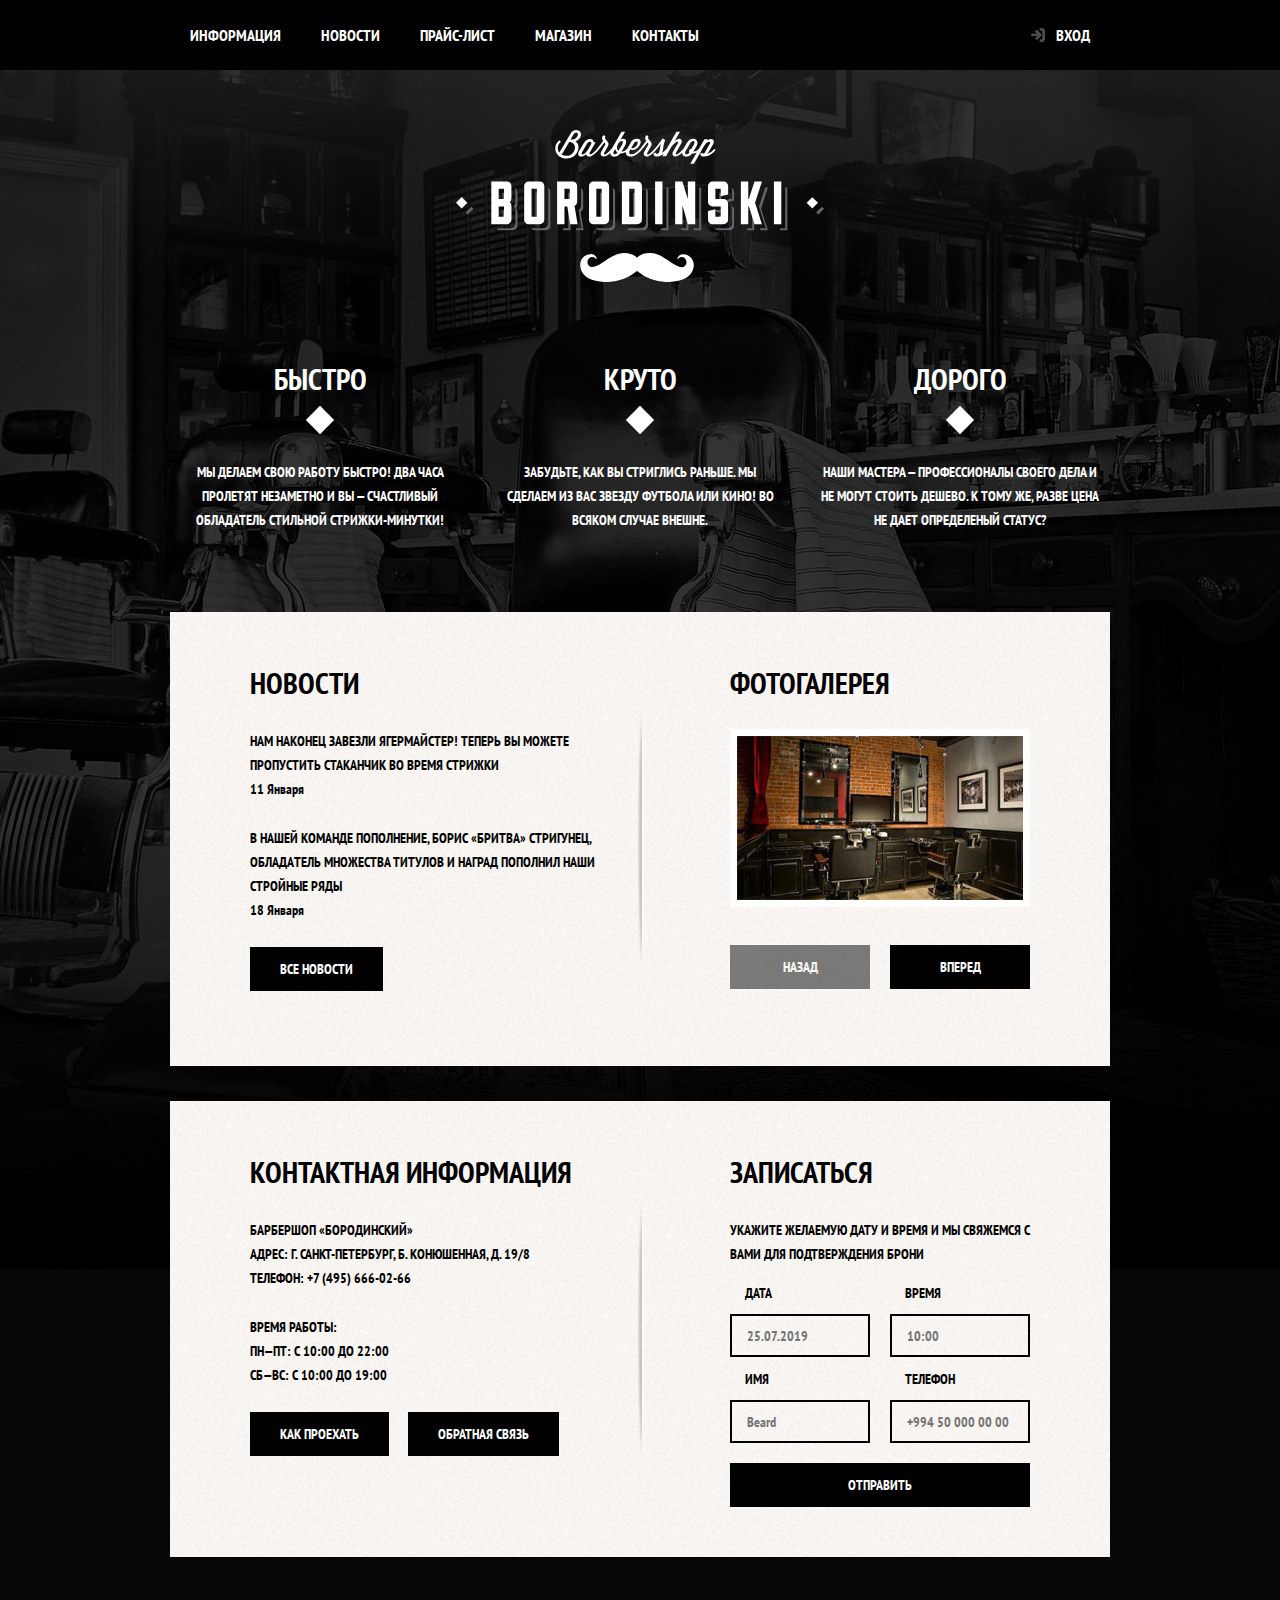
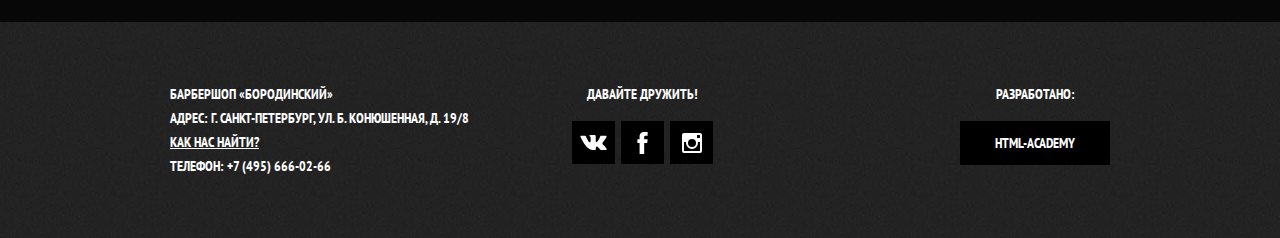
==== commit 6b2e8ca1: "modal windows are styled" ====
--- a/index.html
+++ b/index.html
@@ -144,7 +144,7 @@
 	</footer>
 	<section class="modal modal-login">
 		<h2>Личный кабинет</h2>
-		<p>Введите пожалуйста свой логин и пароль.</p>
+		<p class="modal-description">Введите пожалуйста свой логин и пароль.</p>
 		<form action="https://echo.htmlacademy.ru" class="login-form" method='POST'>
 			<p>
 				<label class="visually-hidden" for="user-login">Логин</label>
@@ -154,7 +154,7 @@
 				<label class="visually-hidden" for="user-password">Пароль</label>
 				<input class="login-icon-password" type="password" name="password" placeholder="Пароль" id="user-password">
 			</p>
-			<p class="login-password-info">
+			<p class="login-help">
 				<label class="login-checkbox">
 					<input type="checkbox" name="remember" class="visually-hidden">
 					<span class="checkbox-indicator"></span>
@@ -169,7 +169,7 @@
 	<section class="modal modal-map">
 		<h2 class="visually-hidden">Как до нас добраться?</h2>
 		<p>
-			<img src="img/map.jpg" alt="Офис компании по адресу..." width="780" height="560">
+			<img src="img/map.jpg" alt="Офис компании по адресу..." width="766px" height="561px">
 		</p>
 		<button class="modal-close" type="button">Закрыть</button>
 	</section>
--- a/style.css
+++ b/style.css
@@ -416,11 +416,42 @@
 }
 
 .breadcrumbs{
+    display: flex;
+    justify-content: flex-start;
+    flex-wrap: wrap; 
     margin: 0;
     padding: 0;
     margin-bottom: 50px;
 
     list-style: none;
+}
+
+.breadcrumbs li{
+    position: relative;
+    margin-right: 42px;
+}
+
+.breadcrumbs li::after{
+    content: '';
+
+    position: absolute;
+    top: 8px;
+    right: -25px;
+
+    width: 8px;
+    height: 8px;
+
+    background-color: #000000;
+
+    transform: rotate(45deg);
+}
+
+.breadcrumbs li:last-child{
+    margin-right: 0;
+}
+
+.breadcrumbs-current::after{
+    display: none;
 }
 
 .breadcrumbs a{
@@ -441,17 +472,100 @@
 }
 
 .filter fieldset{
+    padding: 0;
+    margin: 0;
+    margin-bottom: 30px;
+
     border: none;
 }
 
+.filter fieldset:first-child{
+    margin-top: 35px;
+}
+
 .filter legend{
+    margin-bottom: 26px;
+
     font-size: 24px;
     line-height: 30px;
 }
 
 .filter ul{
+    margin: 0;
+    padding: 0;
+
     list-style: none;
     line-height: 18px;
+}
+
+.filter-option{
+    margin-bottom: 19px;
+    padding-left: 45px;
+}
+
+.filter-option label{
+    display: block;
+
+    position: relative;
+
+    cursor: pointer;
+    user-select: none;
+}
+
+.filter-input-checkbox + label::before{
+    content: '';
+
+    position: absolute;
+    left: -42px;
+    top: 0;
+
+    width: 16px;
+    height: 16px;
+
+    border: 2px solid #000000;
+}
+
+.filter-input-checkbox:checked + label::after{
+    content: '';
+
+    position: absolute;
+    left: -38px;
+    top: 4px;
+
+    width: 12px;
+    height: 12px;
+
+    background-image: url(img/cross.svg);
+    background-position: 0 0;
+    background-repeat: no-repeat;
+}
+
+.filter-input-radio + label::before{
+    content: '';
+
+    position: absolute;
+    top: -1px;
+    left: -42px;
+
+    width: 16px;
+    height: 16px;
+
+    border: 2px solid #000000;
+    border-radius: 50%;
+}
+
+.filter-input-radio:checked + label::after{
+    content: '';
+
+    position: absolute;
+    top: 5px;
+    left: -36px;
+
+    width: 8px;
+    height: 8px;
+
+    background-color: #000000;
+    border-radius: 50%; 
 }
 
 .filter-input:hover + label,
@@ -502,19 +616,41 @@
 }
 
 .catalog-item a{
+    display: flex;
+    flex-direction: column;
+
     color: #000000;
 }
 
 .catalog-item h3{
+    order: 1;
+    margin: 17px 15px 12px 16px;
     font-size: 14px;
     line-height: 18px;
 }
 
 .catalog-category{
+    display: block;
+
     text-transform: none;
 }
 
+.catalog-item-image{
+    width: 220px;
+    height: 165px;
+    margin: 0;
+}
+
+.catalog-item-price{
+    display: flex;
+    margin: 15px;
+    margin-top: 0;
+}
+
 .catalog-item-price b{
+    width: 112px;
+    padding: 13px 25px 11px;
+
     font-size: 14px;
     line-height: 20px;
     text-align: center;
@@ -523,18 +659,36 @@
 }
 
 .catalog-item-price .button{
+    width: 50px;
+    padding: 13px 18px 11px;
+    margin-right: 0;
+
     line-height: 18px;
     color: #ffffff;
 }
 
 .pagination-list{
+    display: flex;
+    flex-wrap: wrap;
+
     margin: 0;
     padding: 0;
 
     list-style: none;
 }
 
+.pagination-item{
+    margin-right: 5px;
+}
+
+.pagination-item:last-child{
+    margin-right: 0;
+}
+
 .pagination-item a{
+    display: block;
+    padding: 10px 19px;
+
     color: #ffffff;
    
     background-color: #000000;
@@ -565,15 +719,44 @@
 }
 
 .product-photo-preview{
+    display: flex;
+    margin: 0;
+    padding: 0;
+
     list-style: none;
 }
 
 .product-photo-preview li{
+    width: 140px;
+    height: 149px;
+    margin-right: 20px;
+
     box-shadow: 0 0 10px 2px rgba(0, 0, 0, 0.1);
 }
 
+.product-photo-preview li:nth-child(3n){
+    margin-right: 0;
+}
+
 .product-photo-full{
+    width: 460px;
+    height: 498px;
+    margin: 0;
+    margin-bottom: 20px;
+
     box-shadow: 0 0 10px 2px rgba(0, 0, 0, 0.1);
+}
+
+.product-description{
+    display: flex;
+    justify-content: space-between;
+
+    padding-right: 10px;
+    margin-bottom: 29px;
+}
+
+.product-description p{
+    width: 200px;
 }
 
 .product-article{
@@ -582,23 +765,73 @@
 }
 
 .product-price b{
+    width: 112px;
+    padding: 13px 36px 11px;
+
     line-height: 20px;
     text-align: center;
 
     background-color: #e5e5e5;
+
+    box-sizing: border-box;
+}
+
+.product-price .button{
+    padding-left: 17px;
+    padding-right: 17px;
 }
 
 .product-info{
     width: 390px;
+    padding-top: 23px;
 }
 
 .product-info h3{
+    margin: 0;
+    margin-bottom: 27px;
+
     font-size: 24px;
     line-height: 30px; 
 }
 
+.product-info p{
+    margin: 0;
+}
+
 .product-info ul{
+    margin: 0;
+    padding: 0;
+
     list-style: none; 
+}
+
+.product-info li{
+    position: relative;
+
+    padding-left: 23px;
+}
+
+.product-info li::before{
+    content: '';
+
+    position: absolute;
+    top: 8px;
+    left: 2px;
+
+    width: 8px;
+    height: 8px;
+
+    background-color: #000000;
+
+    transform: rotate(45deg);
+}
+
+.product-info .product-price{
+    display: flex;
+    margin-bottom: 63px;
+}
+.product-info .product-text{
+    margin-bottom: 35px;
 }
 
 .main-footer{
@@ -707,13 +940,17 @@
 }
 
 .modal{
+    position: fixed;
+
+    display: none;
+    
     color: #000000;
 
     background-color: #f8f3f0;
     background-image: url(img/light-bg.jpg);
     background-position: 0 0;
     background-repeat: repeat;
-
+    box-shadow: 0 30px 50px rgba(0, 0, 0, 0.7);
 }
 
 .modal h2{
@@ -721,8 +958,135 @@
     line-height: 42px;
 }
 
+.modal-login{
+    top: 120px;
+    left: 50%;
+
+    width: 300px;
+    margin-left: -230px;
+    padding: 50px 80px; 
+}
+
+.modal-login h2{
+    margin: 0;
+    margin-bottom: 20px;
+}
+
+.modal-description{
+    margin: 0;
+    margin-bottom: 10px;
+}
+
+.modal-close{
+    position: absolute;
+    top: 0;
+    right: -34px;
+
+    width: 22px;
+    height: 22px;
+
+    font-size: 0;
+
+    background-color: transparent;
+    border: 0;
+
+    cursor: pointer;
+}
+
+.modal-close::before,
+.modal-close::after{
+    content: '';
+
+    position: absolute;
+    top: 10px;
+    left: 2px;
+
+    width: 19px;
+    height: 3px;
+
+    background-color: #d0d0d0;
+}
+
+.modal-close::before{
+    transform: rotate(45deg);
+}
+
+.modal-close::after{
+    transform: rotate(-45deg);
+}
+
+.login-form p{
+    margin: 0;
+    margin-bottom: 10px;
+}
+
+.login-form .login-help{
+    display: flex;
+    flex-wrap: wrap;
+    justify-content: space-between;
+
+    margin: 15px 0;
+}
+
+.login-checkbox{
+    position: relative;
+
+    padding-left: 30px;
+
+    cursor: pointer;
+}
+
+.login-checkbox:hover,
+.login-checkbox:focus{
+    color: #663d15;
+}
+
+.login-checkbox input[type='checkbox'] + .checkbox-indicator{
+    position: absolute;
+    top: 0;
+    left: 0;
+
+    width: 17px;
+    height: 17px;
+
+    border: 2px solid #000000;
+}
+
+.login-checkbox input[type='checkbox']:focus + .checkbox-indicator{
+    border-color: #663d15;
+    outline: thin dotted;
+    outline: 5px auto -webkit-focus-ring-color;    
+}
+
+.login-checkbox input[type='checkbox']:checked + .checkbox-indicator::before,
+.login-checkbox input[type='checkbox']:checked + .checkbox-indicator::after{
+    content: '';
+
+    position: absolute;
+    top: 8px;
+    left: 1px;
+
+    width: 15px;
+    height: 2px;
+
+    background-color: #000000;
+}
+
+.login-checkbox input[type='checkbox']:checked + .checkbox-indicator::before{
+    transform: rotate(45deg);
+}
+
+.login-checkbox input[type='checkbox']:checked + .checkbox-indicator::after{
+    transform: rotate(-45deg);
+}
+
 .login-form input[type='text'],
 .login-form input[type='password']{
+    box-sizing: border-box;
+    width: 300px;
+    padding: 10px 15px;
+    margin-right: 40px;
+
     font: inherit;
     color: #000000;
     text-transform: uppercase;
@@ -736,11 +1100,28 @@
     outline: none;
 }
 
+.login-form .button{
+    width: 100%;
+    margin-right: 0;
+}
+
 .login-checkbox:hover,
 .login-checkbox:focus{
     color: #663d15;
 }
 
+.login-icon-user{
+    background-image: url(img/user.svg);
+    background-position: 270px center;
+    background-repeat: no-repeat;
+}
+
+.login-icon-password{
+    background-image: url(img/lock.svg);
+    background-position: 270px center;
+    background-repeat: no-repeat;
+}
+
 .restore{
     color: #000000;
     text-decoration: underline;
@@ -751,3 +1132,17 @@
     text-decoration: none;
 }
 
+.modal-map{
+    top: 50%;
+    left: 50%;
+
+    width: 766px;
+    height: 561px;
+    transform: translate(-50%,-50%);
+
+    border: 7px solid white;
+}
+
+.modal-map p{
+    margin: 0;
+}